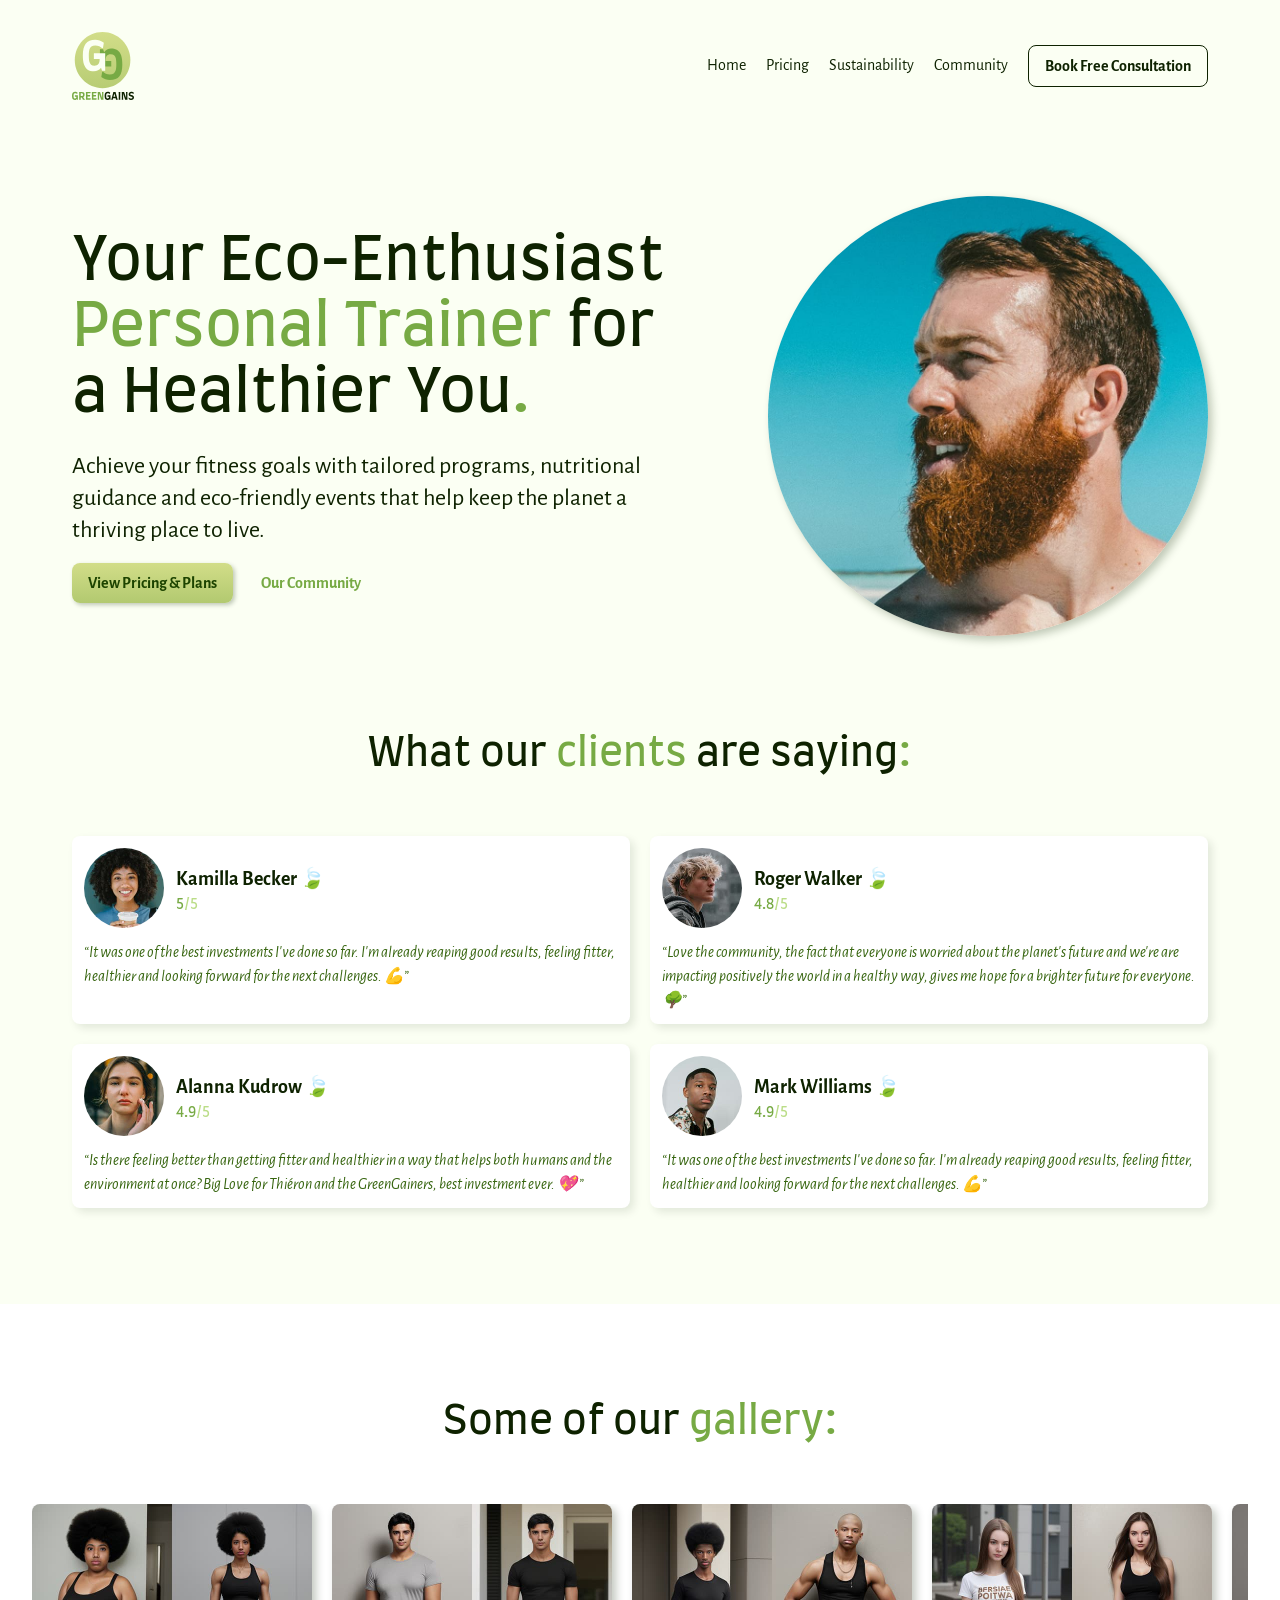
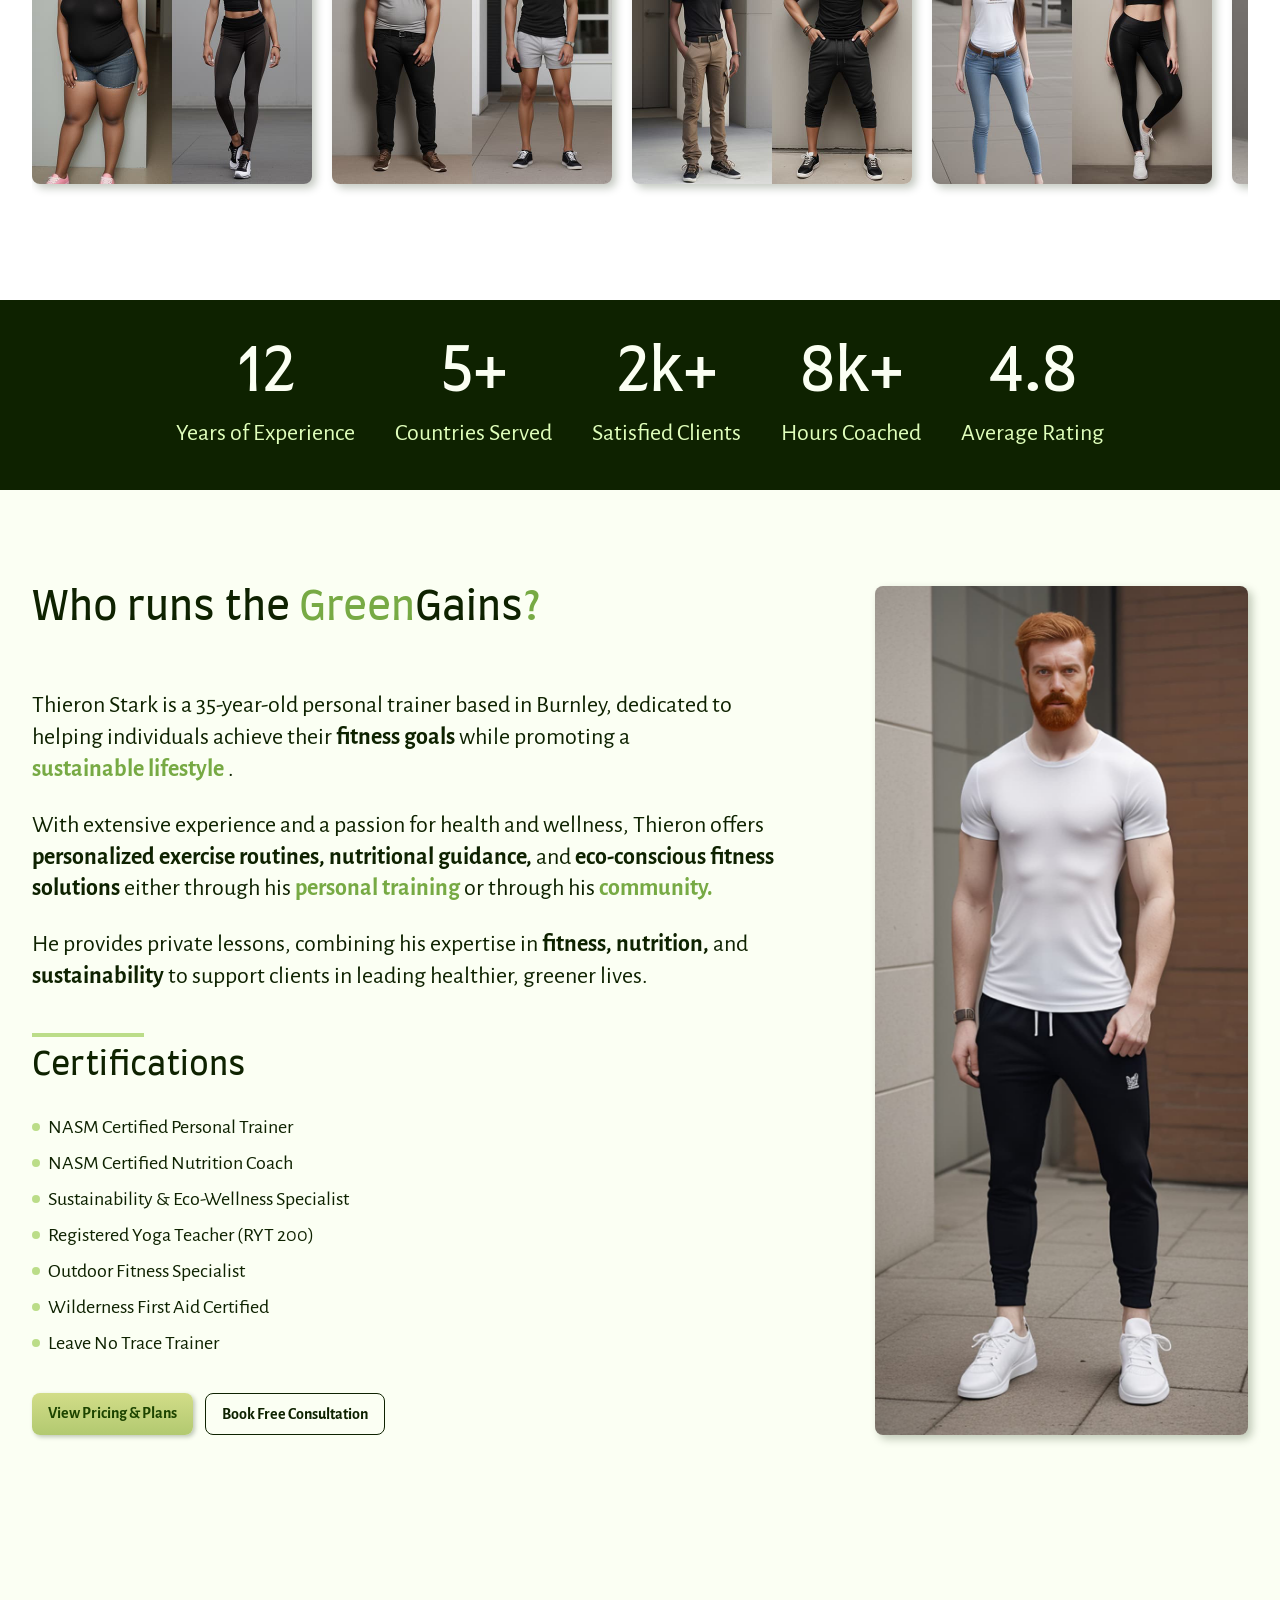
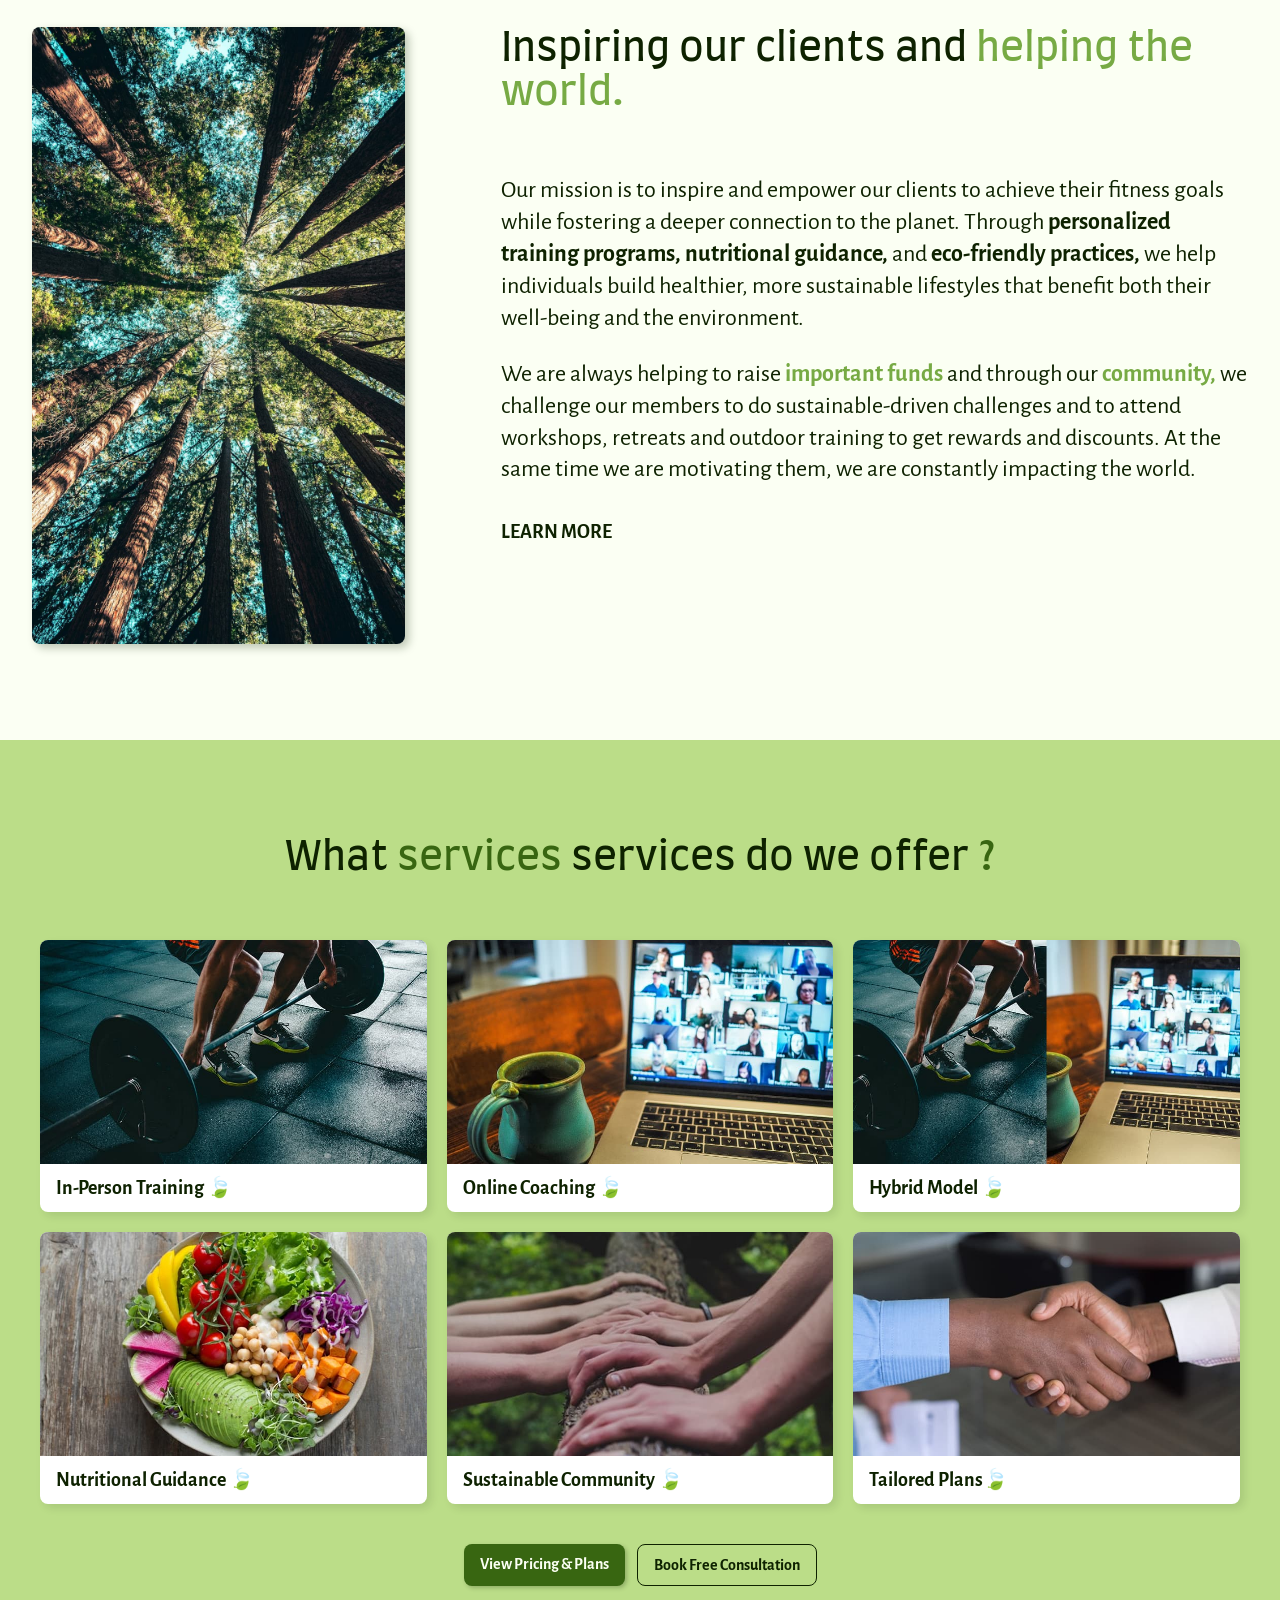
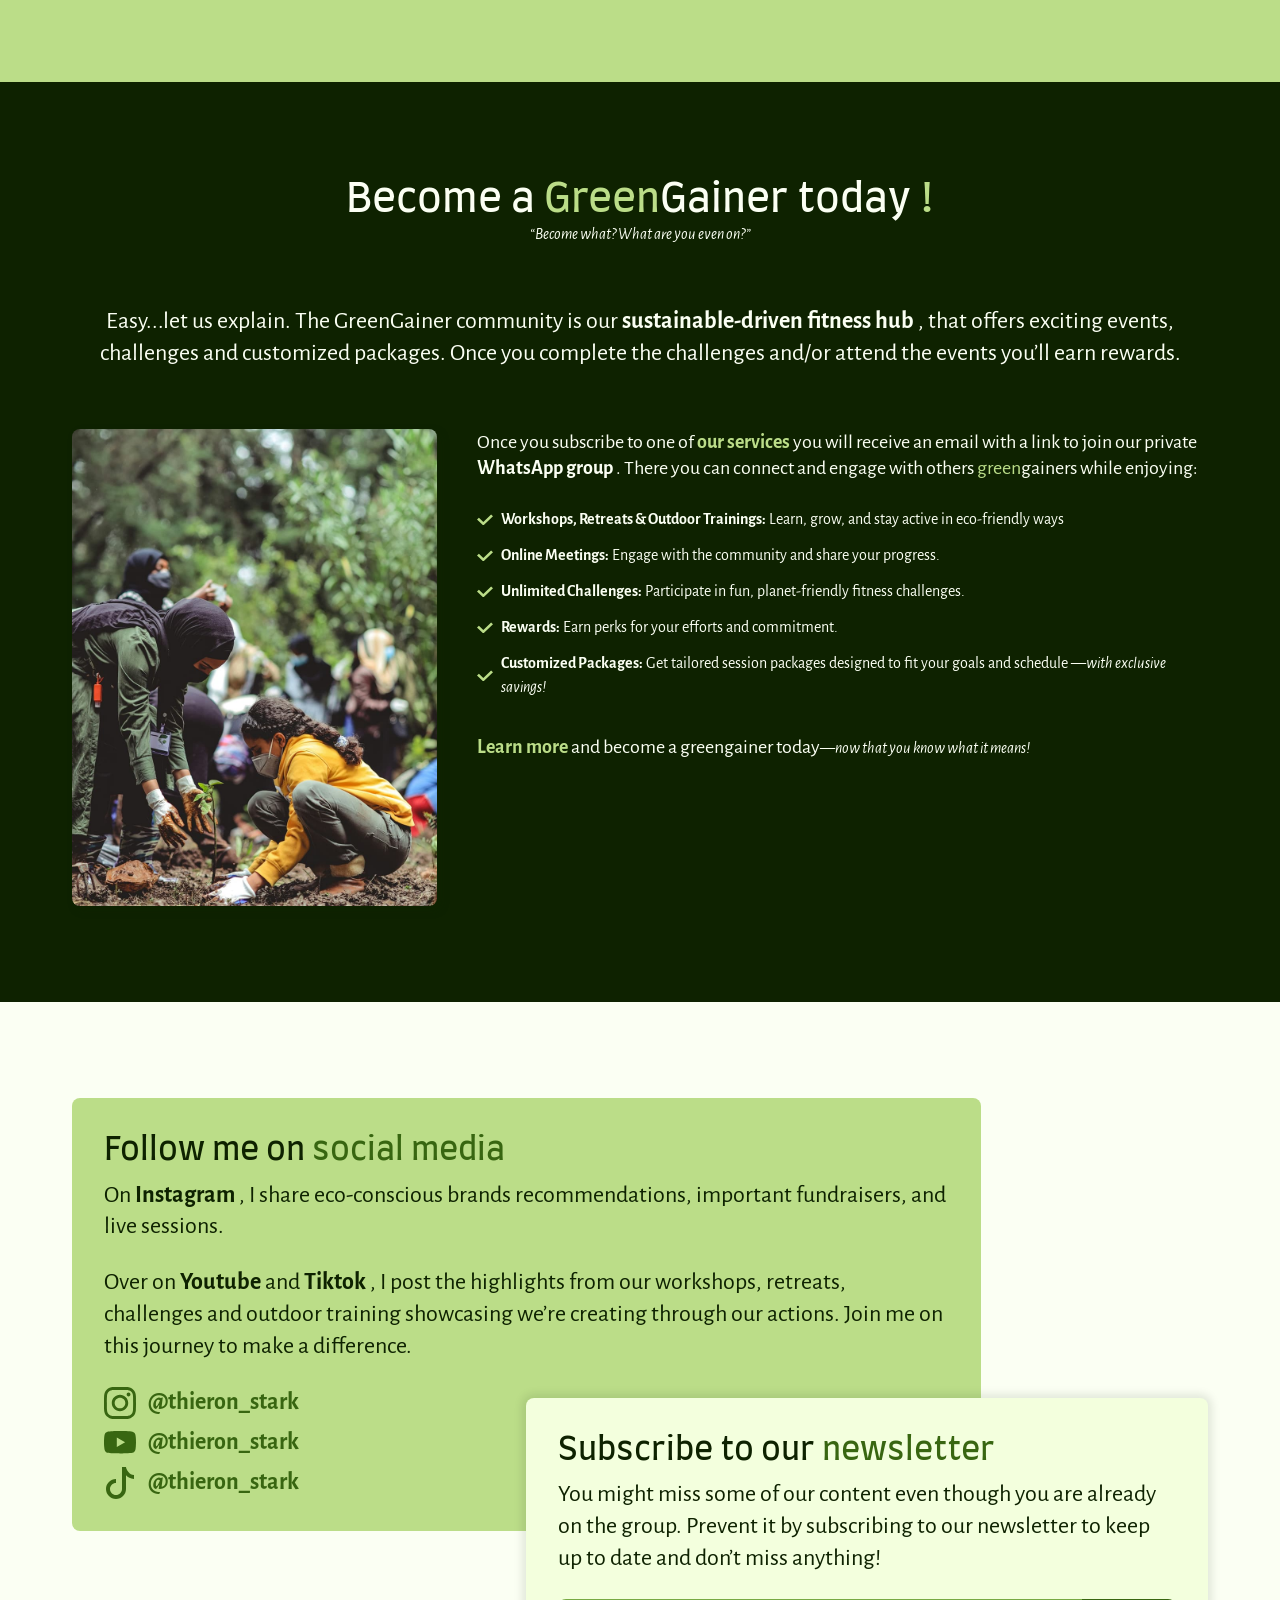
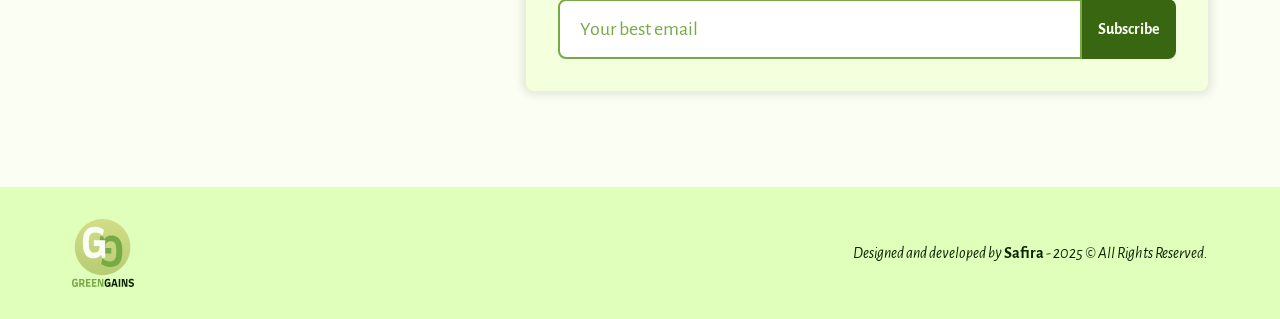
==== index.html @ 8e17770e "booking first section + changing the name of this page to booking.html and applying it over the page" ====
<!DOCTYPE html>
<html lang="en">

<head>
  <meta charset="UTF-8">
  <meta name="viewport" content="width=device-width, initial-scale=1.0">
  <meta name="description" content="Your Eco-Enthusiast Personal Trainer for a Healthier You.">
  <title>Thiéron | Eco Personal Trainer</title>
  <link rel="shortcut icon" href="favicon.svg" type="image/x-icon">
  <link rel="stylesheet" href="css/style.css">
  <link rel="preload" href="style.css" as="style">
  <link rel="preconnect" href="https://fonts.googleapis.com">
  <link rel="preconnect" href="https://fonts.gstatic.com" crossorigin>
  <link href="https://fonts.googleapis.com/css2?family=Alegreya+Sans:ital,wght@0,400;0,700;1,400&family=Farro:wght@700&display=swap" rel="stylesheet">

<body id="home">
  <header class="header container container--sm inline--gap">
    <a href="./"><img width="62" height="68" src="./img/logo.svg" alt="GreenGains' Logo"></a>
    <nav aria-label="primary">
      <ul class="header__menu title--md">
        <li><a class="header__link btn--text" href="./">Home</a></li>
        <li><a class="header__link btn--text" href="./pricing.html">Pricing</a></li>
        <li><a class="header__link btn--text" href="./sustainability.html">Sustainability</a></li>
        <li><a class="header__link btn--text" href="./community.html">Community</a></li>
        <li><a class="btn btn--outlined" href="./booking.html">Book Free Consultation</a></li>
      </ul>
    </nav>
    <a href="./" class="header__hamburger" aria-label="Menu hamburger">
      <span></span>
      <span></span>
      <span></span>
    </a>
  </header>

  <main class="hero container container--sm section--gap inline--gap">
    <div class=" hero__info p--70">
      <h1 class="display--lg">Your Eco-Enthusiast <span class="p--40">Personal Trainer</span> for a Healthier You<span class="p--40">.</span>
      </h1>
      <p class="body--lg">Achieve your fitness goals with tailored programs, nutritional guidance and eco-friendly events that help keep the planet a thriving place to live.</p>
      <div class="btns">
        <a class="btn btn--filled btn--elevated" href="./pricing.html">View Pricing & Plans</a>
        <a class="btn btn--text" href="./community.html">Our Community</a>
      </div>
    </div>
    <picture class="hero__img">
      <img fetchpriority="high" width="920" height="920" src="./img/pfp/thieron.jpg" alt="Thiéron's face">
    </picture>
  </main>

  <section class="testimonials container container--sm section--gap inline--gap p--70" aria-labelledby="testimonials">
    <h2 id="testimonials" class="testimonials__title display--md">What our <span class="p--40">clients</span> are saying<span class="p--40">:</span></h2>
    <ul class="testimonials__list">
      <li class="testimonials__item">
        <div class="testimonials__profile">
          <img width="160" height="160" class="testimonials__pfp" src="./img/pfp/kamilla.jpg" alt="Client's profile picture">
          <div>
            <h3 class="title--lg-b">Kamilla Becker 🍃</h3>
            <span class="label--lg p"><span class="p--40">5</span>/5</span>
          </div>
        </div>
        <p class="title--md-i p--50">“It was one of the best investments I've done so far. I'm already reaping good results, feeling fitter, healthier and looking forward for the next challenges. 💪”</p>
      </li>
      <li class="testimonials__item">
        <div class="testimonials__profile">
          <img width="160" height="160" class="testimonials__pfp" src="./img/pfp/roger.jpg" alt="Client's profile picture">
          <div>
            <h3 class="title--lg-b">Roger Walker 🍃</h3>
            <span class="label--lg p"><span class="p--40">4.8</span>/5</span>
          </div>
        </div>
        <p class="title--md-i p--50">“Love the community, the fact that everyone is worried about the planet's future and we're are impacting positively the world in a healthy way, gives me hope for a brighter future for everyone.🌳”</p>
      </li>
      <li class="testimonials__item">
        <div class="testimonials__profile">
          <img width="160" height="160" class="testimonials__pfp" src="./img/pfp/alanna.jpg" alt="Client's profile picture">
          <div>
            <h3 class="title--lg-b">Alanna Kudrow 🍃</h3>
            <span class="label--lg p"><span class="p--40">4.9</span>/5</span>
          </div>
        </div>
        <p class="title--md-i p--50">“Is there feeling better than getting fitter and healthier in a way that helps both humans and the environment at once? Big Love for Thiéron and the GreenGainers, best investment ever. 💖 ”</p>
      </li>
      <li class="testimonials__item">
        <div class="testimonials__profile">
          <img width="160" height="160" class="testimonials__pfp" src="./img/pfp/mark.jpg" alt="Client's profile picture">
          <div>
            <h3 class="title--lg-b">Mark Williams 🍃</h3>
            <span class="label--lg p"><span class="p--40">4.9</span>/5</span>
          </div>
        </div>
        <p class="title--md-i p--50">“It was one of the best investments I've done so far. I'm already reaping good results, feeling fitter, healthier and looking forward for the next challenges. 💪”</p>
      </li>
    </ul>
  </section>

  <section class="gallery--bg section--gap inline--gap" aria-labelledby="gallery">
    <div class="gallery container container--lg p--70">
      <h2 class="gallery__headline display--md" id="gallery">Some of our <span class="p--40">gallery:</span> </h2>
      <ul class="gallery__photos">
        <li>
          <img width="560" height="560" src="./img/gallery/kamilla.jpg" alt="Photo showing the before and after of a client">
        </li>
        <li>
          <img width="560" height="560" src="./img/gallery/taylor.jpg" alt="Photo showing the before and after of a client">
        </li>
        <li>
          <img width="560" height="560" src="./img/gallery/mark.jpg" alt="Photo showing the before and after of a client">
        </li>
        <li>
          <img width="560" height="560" src="./img/gallery/grace.jpg" alt="Photo showing the before and after of a client">
        </li>
        <li>
          <img width="560" height="560" src="./img/gallery/roger.jpg" alt="Photo showing the before and after of a client">
        </li>
      </ul>
    </div>
  </section>

  <section class="highlights--bg inline--gap" aria-labelledby="stats">
    <ul class="highlights container container--md" id="stats">
      <li class="highlights__item">
        <span class="display--lg p--10">12</span>
        <p class="body--lg p--30">Years of Experience</p>
      </li>
      <li class="highlights__item">
        <span class="display--lg p--10">5+</span>
        <p class="body--lg p--30">Countries Served</p>
      </li>
      <li class="highlights__item">
        <span class="display--lg p--10">2k+</span>
        <p class="body--lg p--30">Satisfied Clients</p>
      </li>
      <li class="highlights__item">
        <span class="display--lg p--10">8k+</span>
        <p class="body--lg p--30">Hours Coached</p>
      </li>
      <li class="highlights__item">
        <span class="display--lg p--10">4.8</span>
        <p class="body--lg p--30">Average Rating</p>
      </li>
    </ul>
  </section>

  <article class="about container container--md section--gap inline--gap">
    <div class="about__info p--70" aria-labelledby="about">
      <h2 class="about__headline display--md" id="about">Who runs the <span class="p--40">Green</span>Gains<span class="p--40">?</span></h2>
      <p class="about__text body--lg">Thieron Stark is a 35-year-old personal trainer based in Burnley, dedicated to helping individuals achieve their <span class="body--lg-b">fitness goals</span> while promoting a <a href="./sustainability.html" class="btn--text body--lg-b">sustainable lifestyle</a> </span>. </p>
      <p class="about__text body--lg">With extensive experience and a passion for health and wellness, Thieron offers <span class="body--lg-b">personalized exercise routines, nutritional guidance,</span class="body--lg-b"> and <span class="body--lg-b">eco-conscious fitness solutions</span> either through his <a href="./pricing.html" class="btn--text body--lg-b"> personal training </a> or through his <a href="./community.html" class="btn--text body--lg-b"> community.</a></p>
      <p class=" about__text body--lg">He provides private lessons, combining his expertise in <span class="body--lg-b">fitness, nutrition,</span> and <span class="body--lg-b">sustainability</span> to support clients in leading healthier, greener lives.</p>
      <h3 class="about__subheadline headline--lg">Certifications</h3>
      <ul class="about__list title--lg">
        <li>NASM Certified Personal Trainer</li>
        <li>NASM Certified Nutrition Coach</li>
        <li>Sustainability & Eco-Wellness Specialist</li>
        <li>Registered Yoga Teacher (RYT 200)</li>
        <li>Outdoor Fitness Specialist</li>
        <li>Wilderness First Aid Certified</li>
        <li>Leave No Trace Trainer</li>
      </ul>
      <div class="btns">
        <a class="btn btn--filled btn--elevated" href="./pricing.html">View Pricing & Plans</a>
        <a class="btn btn--outlined" href="./booking.html">Book Free Consultation</a>
      </div>
    </div>
    <picture class="about__img">
      <img width="936" height="1872" src="./img/photos/thieron.jpg" alt="Thiéron's photo">
    </picture>

    <div class="inspiring section--gap">
      <picture class="inspiring__img">
        <img width="920" height="1520" src="./img/photos/trees.jpg" alt="Photo of trees">
      </picture>
      <div class="inspiring__info p--70" aria-labelledby="inspiring">
        <h2 id="inspiring" class="inspiring__headline display--md">Inspiring our clients and <span class="p--40">helping the world.</span></h2>
        <p class="inspiring__text body--lg">Our mission is to inspire and empower our clients to achieve their fitness goals while fostering a deeper connection to the planet. Through <span class="body--lg-b">personalized training programs, nutritional guidance,</span> and <span class="body--lg-b">eco-friendly practices,</span> we help individuals build healthier, more sustainable lifestyles that benefit both their well-being and the environment.</p>
        <p class="inspiring__text body--lg">We are always helping to raise <a href="./sustainability.html" class="body--lg-b btn--text">important funds</a> and through our <a href="./community.html" class="body--lg-b btn--text">community,</a> we challenge our members to do sustainable-driven challenges and to attend workshops, retreats and outdoor training to get rewards and discounts. At the same time we are motivating them, we are constantly impacting the world.</p>
        <a class="inspiring__link btn--text title--lg-b" href="./sustainability.html">Learn More</a>
      </div>
    </div>
  </article>

  <section class="services--bg section--gap inline--gap" aria-labelledby="services">
    <div class="services container container--sm p--70">
      <h2 class="services__headline display--md" id="services">What <span class="p--50">services</span> services do we offer <span class="p--50">?</span></h2>
      <ul class="services__list title--lg-b">
        <li class="services__item">
          <img width="760" height="440" src="./img/cards/in-person.jpg" alt="">
          <span>In-Person Training 🍃</span>
        </li>
        <li class="services__item">
          <img width="760" height="440" src="./img/cards/online.jpg" alt="">
          <span>Online Coaching 🍃</span>
        </li>
        <li class="services__item">
          <img width="760" height="440" src="./img/cards/hybrid.jpg" alt="">
          <span>Hybrid Model 🍃</span>
        </li>
        <li class="services__item">
          <img width="760" height="440" src="./img/cards/nutritional.jpg" alt="">
          <span>Nutritional Guidance 🍃 </span>
        </li>
        <li class="services__item">
          <img width="760" height="440" src="./img/cards/community.jpg" alt="">
          <span>Sustainable Community 🍃</span>
        </li>
        <li class="services__item">
          <img width="760" height="440" src="./img/cards/tailored.jpg" alt="">
          <span>Tailored Plans🍃</span>
        </li>
      </ul>
      <div class="btns">
        <a class="btn btn--filled btn--elevated" href="./pricing.html">View Pricing & Plans</a>
        <a class="btn btn--outlined" href="./booking.html">Book Free Consultation</a>
      </div>
    </div>
  </section>

  <article class="community--bg section--gap" aria-label="About Thiéron's community - GreenGainers">
    <div class="community container container--sm inline--gap p--10">
      <h2 class="community__headline display--md">Become a <span class="p">Green</span>Gainer today <span class="p">!</span></h2>
      <p class="community__subheadline title--md-i">“Become what? What are you even on?”</p>
      <p class="body--lg">Easy...let us explain. The GreenGainer community is our <span class="body--lg-b">sustainable-driven fitness hub</span> , that offers exciting events, challenges and customized packages. Once you complete the challenges and/or attend the events you’ll earn rewards.</p>
      <div class="community__content">
        <picture class="community__img">
          <img width="920" height="1200" src="./img/photos/community.jpg" alt="Community photo">
        </picture>
        <div class="community__info">
          <p class="body--md">Once you subscribe to one of <a class="btn--text body--md-b p" href="./pricing.html">our services</a> you will receive an email with a link to join our private <span class="body--md-b ">WhatsApp group</span> . There you can connect and engage with others <span class="p">green</span>gainers while enjoying:</p>
          <ul class="community__list title--md">
            <li class="community__item">
              <p><span class="title--md-b">Workshops, Retreats & Outdoor Trainings:</span> Learn, grow, and stay active in eco-friendly ways</p>
            </li>
            <li class="community__item">
              <p><span class="title--md-b">Online Meetings:</span> Engage with the community and share your progress.</p>
            </li>
            <li class="community__item">
              <p><span class="title--md-b">Unlimited Challenges:</span> Participate in fun, planet-friendly fitness challenges.</p>
            </li>
            <li class="community__item">
              <p><span class="title--md-b">Rewards:</span> Earn perks for your efforts and commitment.</p>
            </li>
            <li class=" community__item">
              <p><span class="title--md-b">Customized Packages:</span> Get tailored session packages designed to fit your goals and schedule <span class="title--md-i">—with exclusive savings!</span></p>
            </li>
          </ul>
          <p class="body--md"><a class="btn--text title--lg-b p" href="./community.html">Learn more</a> and become a greengainer today<span class="title--md-i">—now that you know what it means!</span></p>
        </div>
      </div>
    </div>
  </article>

  <article class="socialNewsletter container container--sm section--gap inline--gap" aria-label="Social media and newsletter">
    <div class="social--bg p--70" aria-labelledby="social">
      <h2 class="social__headline headline--lg " id="social">Follow me on <span class="p--50">social media</span></h2>
      <p class="social__text body--lg">On <span class="body--lg-b">Instagram</span> , I share eco-conscious brands recommendations, important fundraisers, and live sessions.</p>
      <p class="social__text body--lg">Over on <span class="body--lg-b">Youtube</span> and <span class="body--lg-b">Tiktok</span> , I post the highlights from our workshops, retreats, challenges and outdoor training showcasing we’re creating through our actions. Join me on this journey to make a difference.</p>
      <ul class="social__list">
        <li class="social__item">
          <a class="social__link btn--text body--lg-b" href="./">
            <img width="32" height="32" src="./img/icons/instagram.svg" alt="">
            <span>@thieron_stark</span>
          </a>
        </li>
        <li class="social__item">
          <a class="social__link btn--text body--lg-b" href="./">
            <img width="32" height="32" src="./img/icons/youtube.svg" alt="">
            <span>@thieron_stark</span>
          </a>
        </li>
        <li class="social__item">
          <a class="social__link btn--text body--lg-b" href="./">
            <img width="32" height="32" src="./img/icons/tiktok.svg" alt="">
            <span>@thieron_stark</span>
          </a>
        </li>
      </ul>
    </div>
    <div class="newsletter--bg p--70" aria-labelledby="newsletter">
      <h2 class="newsletter__headline headline--lg" id="newsletter">Subscribe to our <span class="p--50">newsletter</span></h2>
      <p class="newsletter__text body--lg">You might miss some of our content even though you are already on the group. Prevent it by subscribing to our newsletter to keep up to date and don’t miss anything!</p>
      <form class="newsletter__form" action="">
        <input class="newsletter__input title--lg-b p--50" type="email" name="" id="" placeholder="Your best email">
        <button class="btn btn--filled newsletter__btn">Subscribe</button>
      </form>
    </div>
  </article>

  <footer class="footer--bg p section--gap">
    <div class="footer container container--sm inline--gap">
      <a href="./"><img width="62" height="68" src="./img/logo.svg" alt="GreenGains' Logo"></a>
      <p class="footer__text title--md-i p--70">Designed and developed by <a href="./ " class="title--md-b">Safira</a> - 2025 © All Rights Reserved.</p>
    </div>
  </footer>
</body>

</html>
---- css/style.css ----
@import "./reset/reset.css";

@import "./utility/typography.css";
@import "./utility/color.css";

@import "./components/components.css";

@import "./global/global.css";
@import "./global/header.css";
@import "./global/footer.css";

@import "./pages/home/hero.css";
@import "./pages/home/testimonials.css";
@import "./pages/home/gallery.css";
@import "./pages/home/highlights.css";
@import "./pages/home/about.css";
@import "./pages/home/services.css";
@import "./pages/home/community.css";
@import "./pages/home/social-newsletter.css";

@import "./pages/pricing/plans.css";
@import "./pages/pricing/faq.css";

@import "./pages/sustainability/sustainability.css";
@import "./pages/sustainability/nutrition.css";
@import "./pages/sustainability/promote.css";

@import "./pages/booking/booking.css";
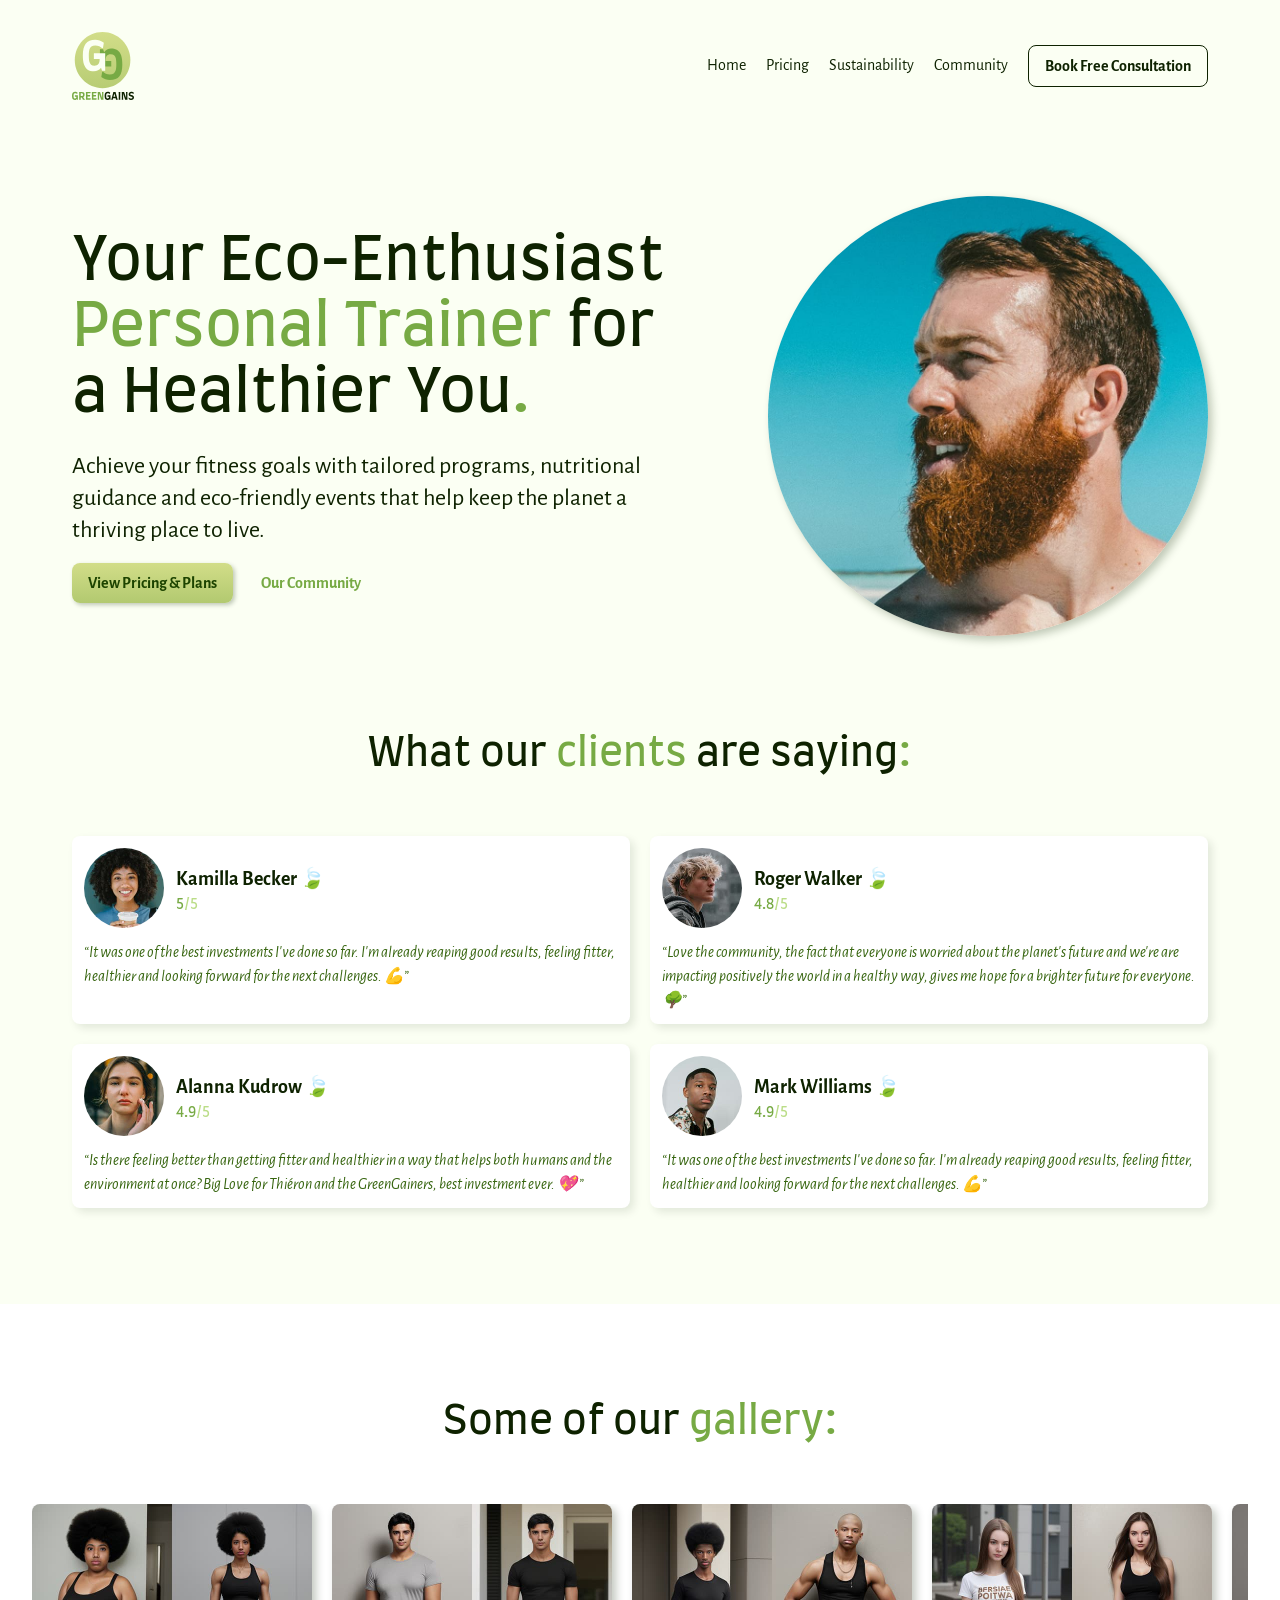
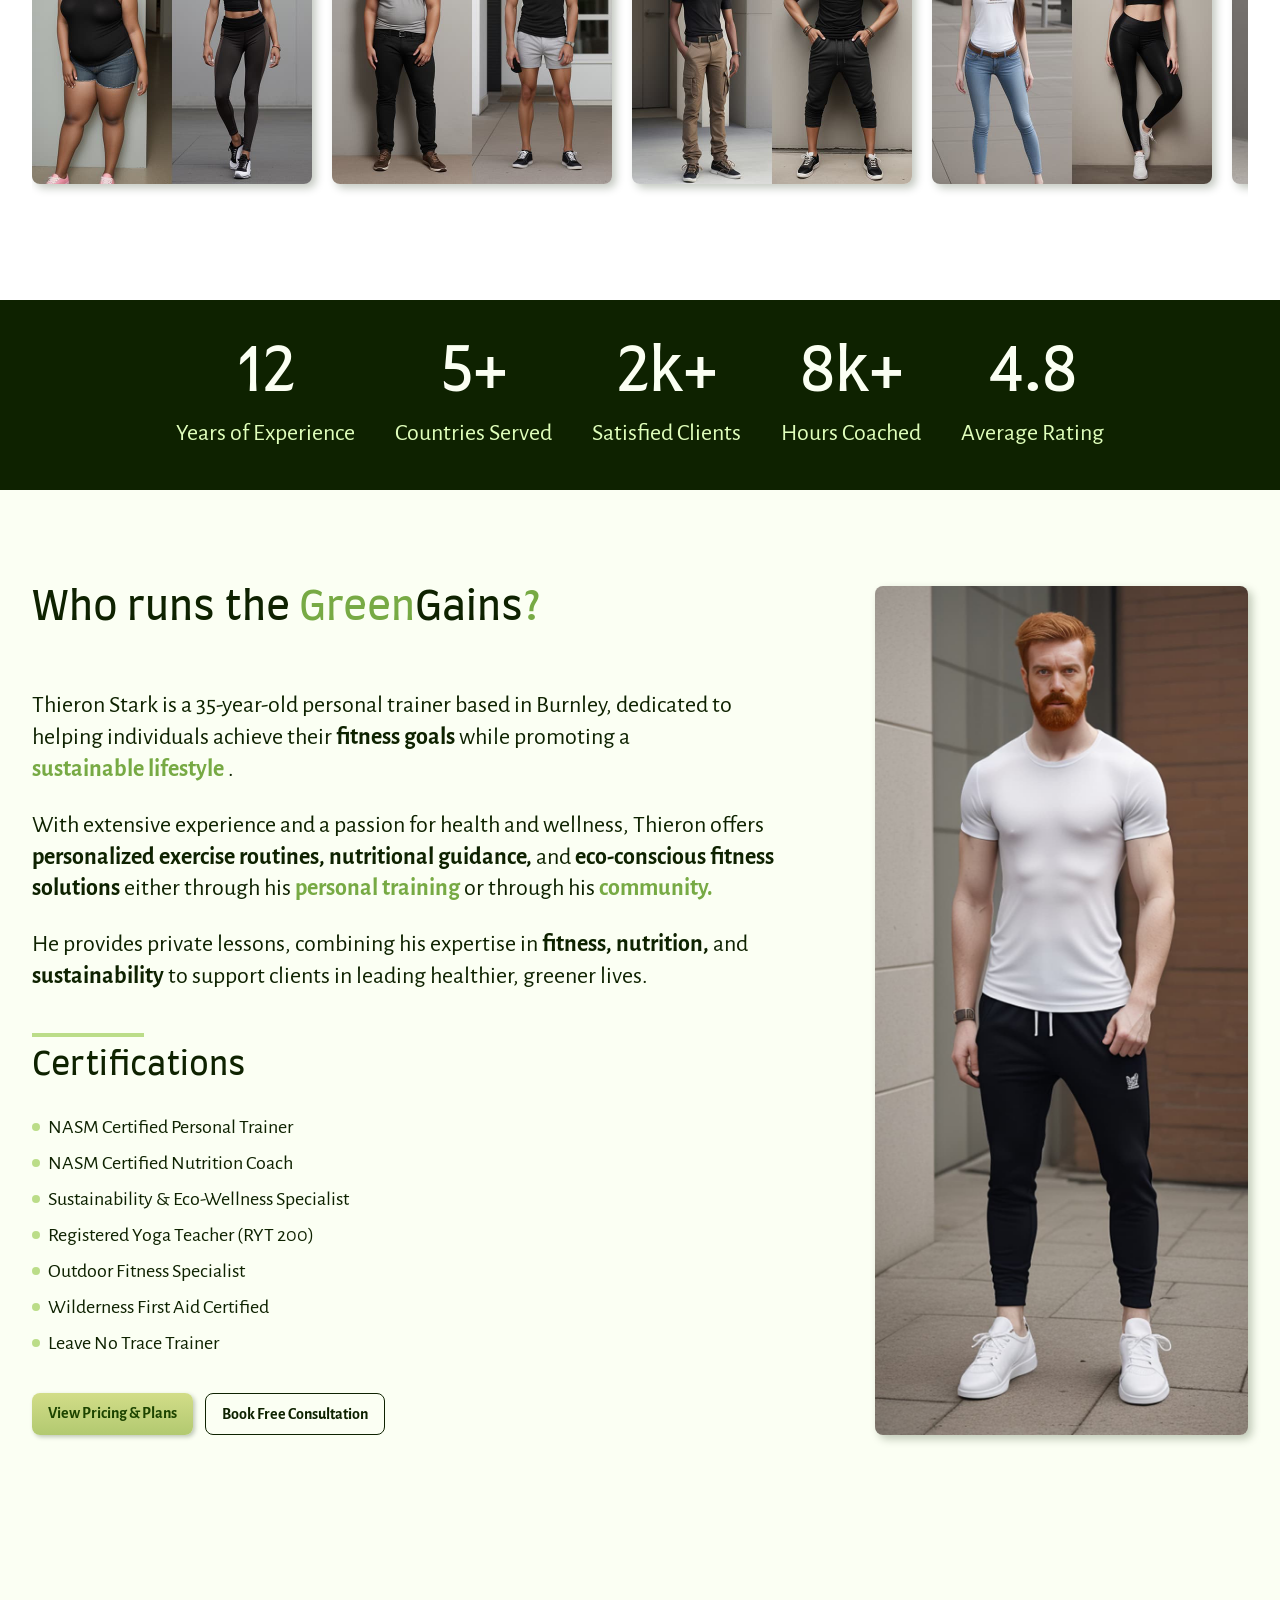
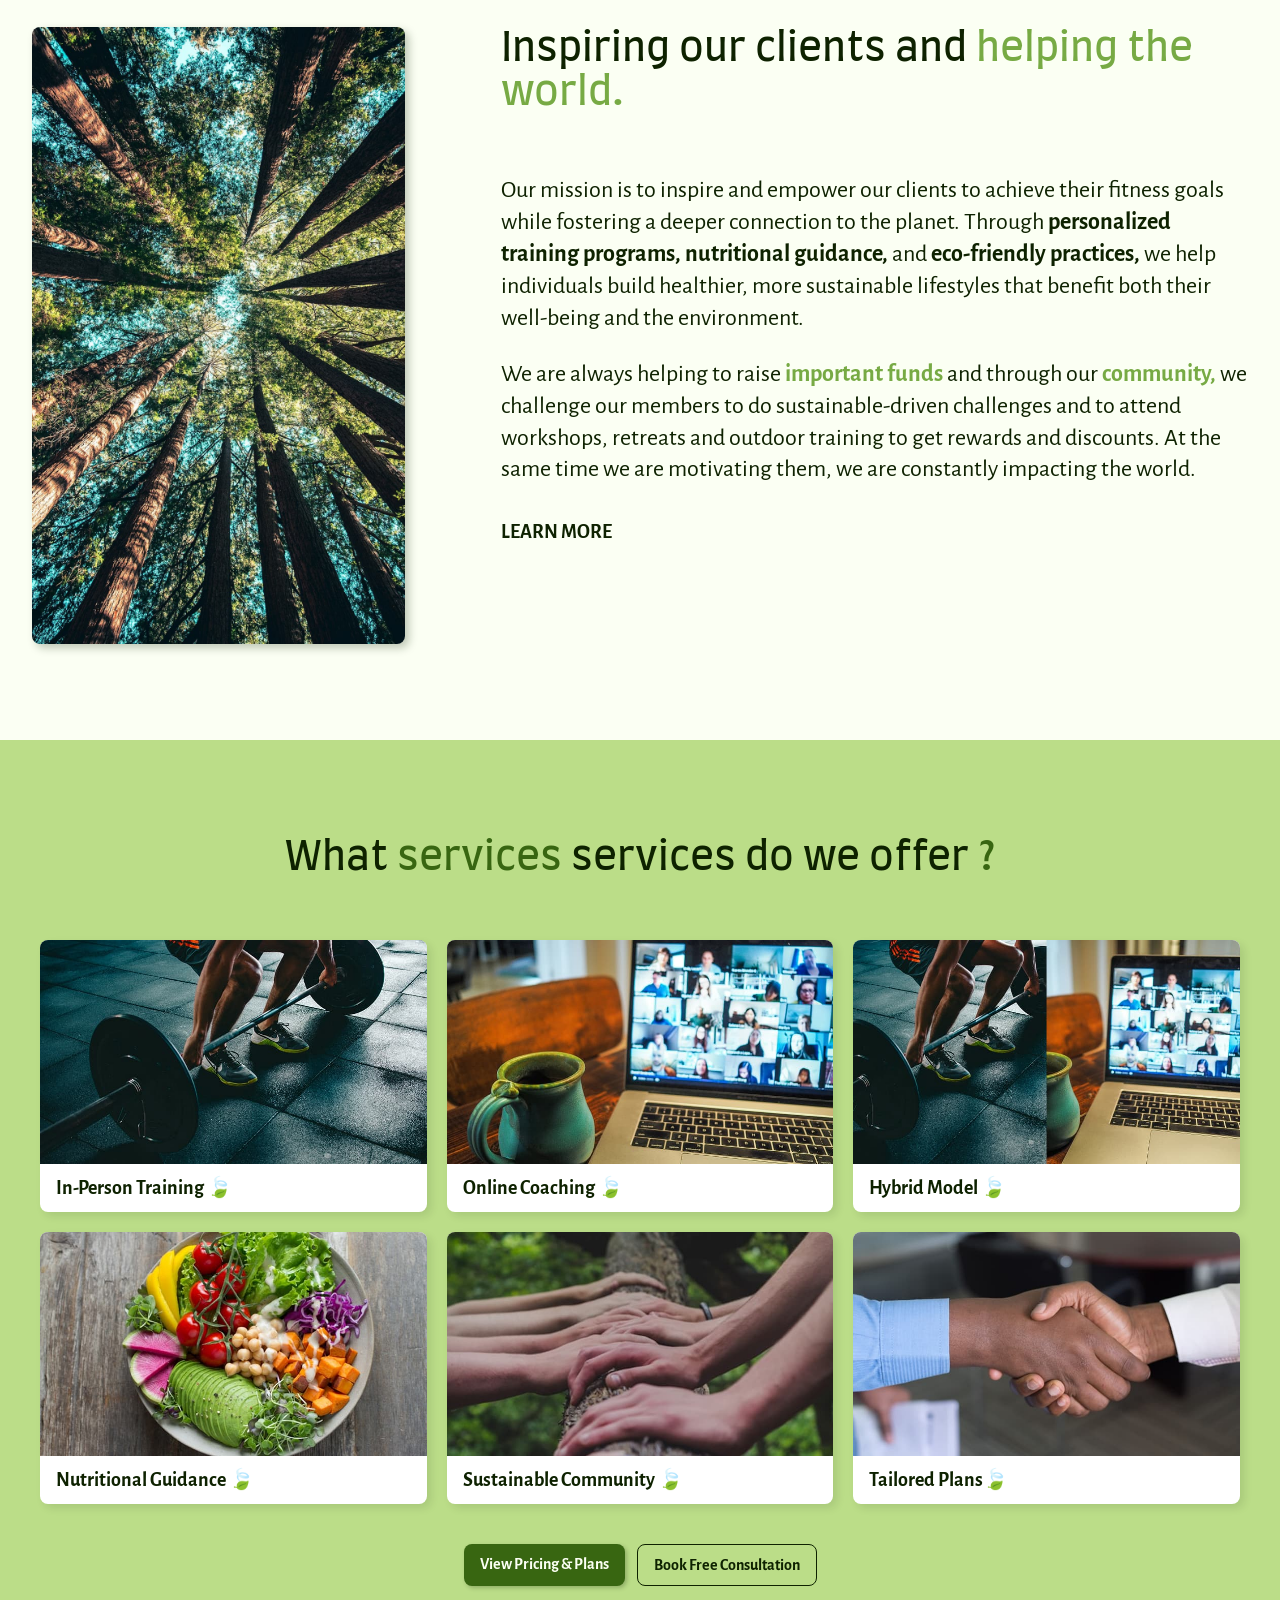
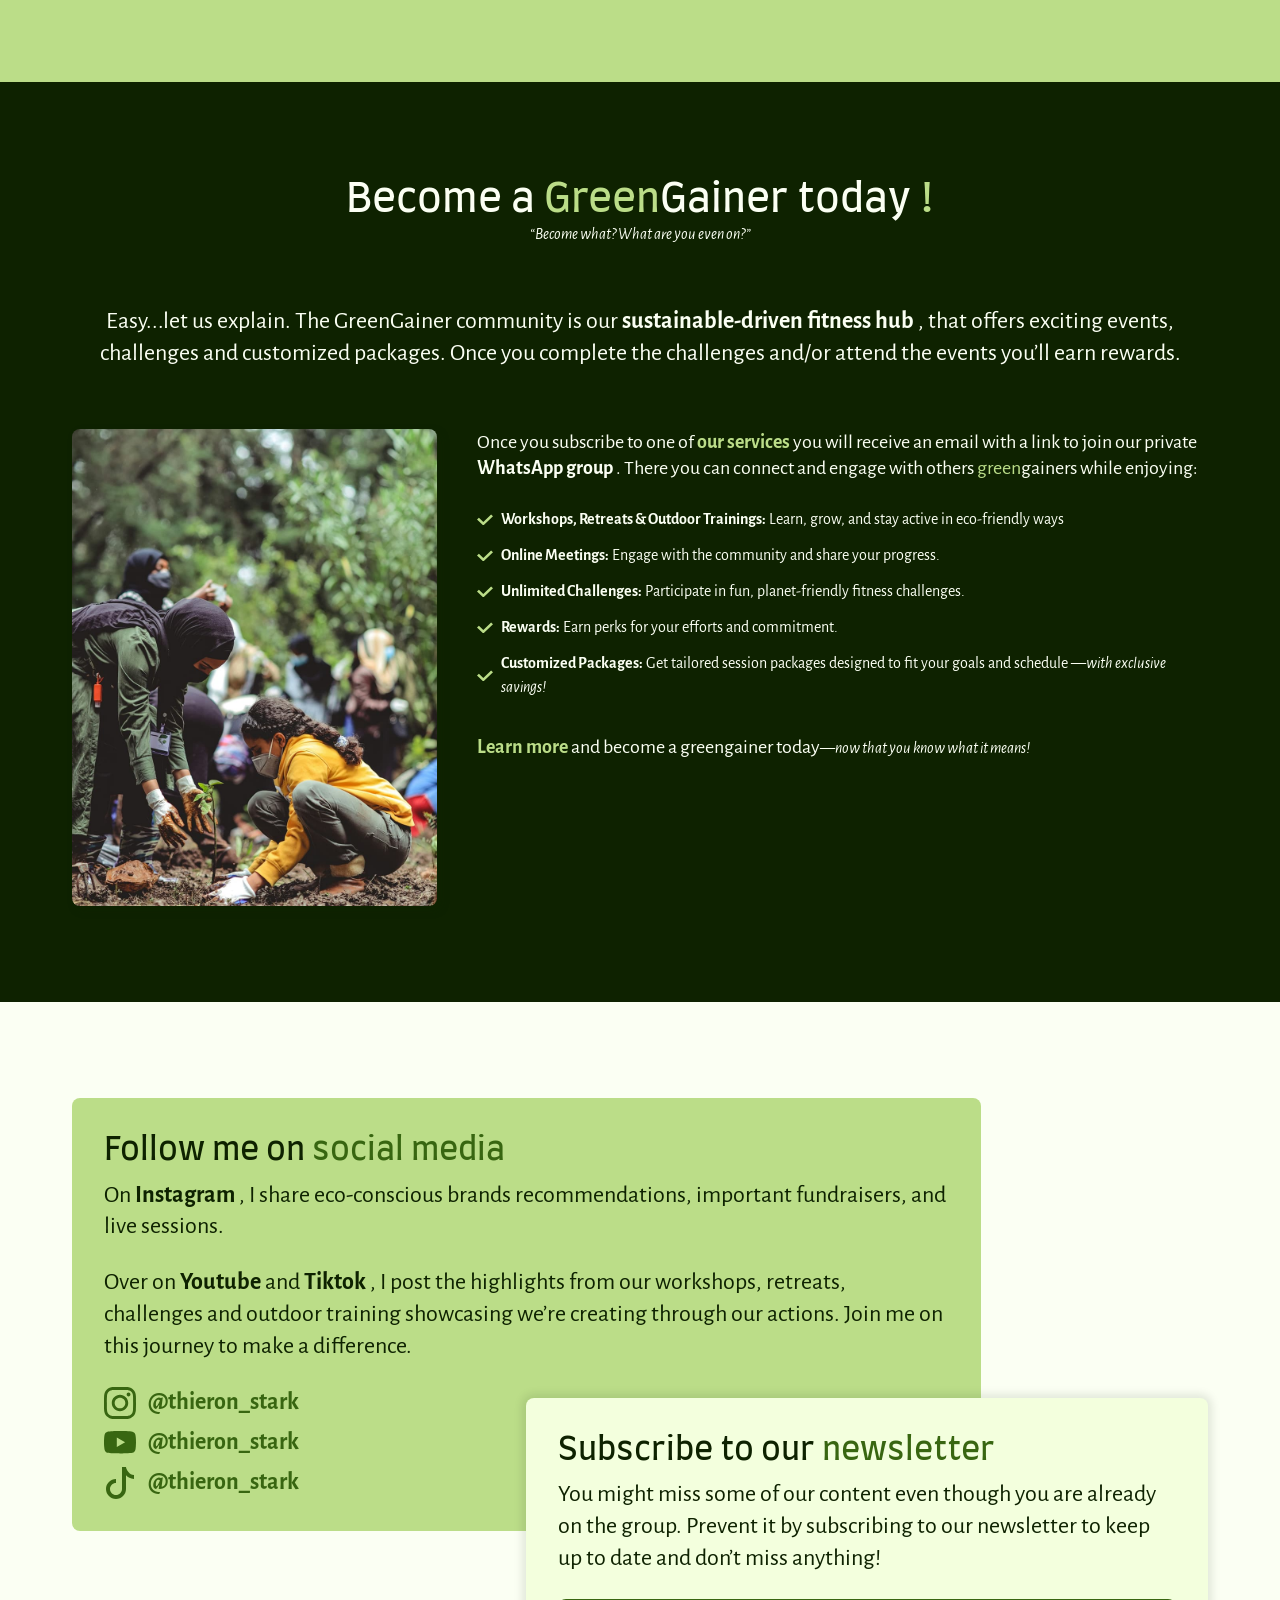
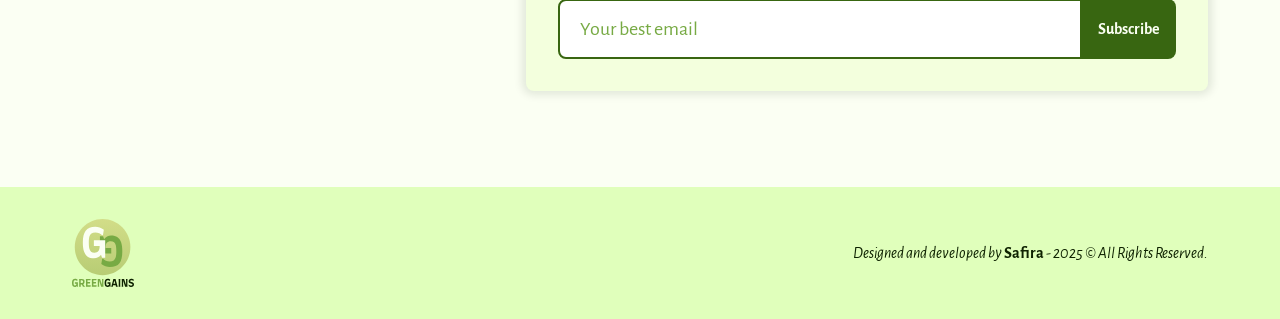
==== commit 258cb472: "adding accordion list" ====
--- a/index.html
+++ b/index.html
@@ -12,6 +12,10 @@
   <link rel="preconnect" href="https://fonts.googleapis.com">
   <link rel="preconnect" href="https://fonts.gstatic.com" crossorigin>
   <link href="https://fonts.googleapis.com/css2?family=Alegreya+Sans:ital,wght@0,400;0,700;1,400&family=Farro:wght@700&display=swap" rel="stylesheet">
+
+  <script>document.documentElement.classList.add("js")</script>
+
+</head>
 
 <body id="home">
   <header class="header container container--sm inline--gap">
@@ -291,6 +295,9 @@
       <p class="footer__text title--md-i p--70">Designed and developed by <a href="./ " class="title--md-b">Safira</a> - 2025 © All Rights Reserved.</p>
     </div>
   </footer>
+
+  <script src="js/script.js"></script>
+
 </body>
 
 </html>
--- a/css/style.css
+++ b/css/style.css
@@ -26,3 +26,4 @@
 @import "./pages/sustainability/promote.css";
 
 @import "./pages/booking/booking.css";
+@import "./pages/booking/form.css";
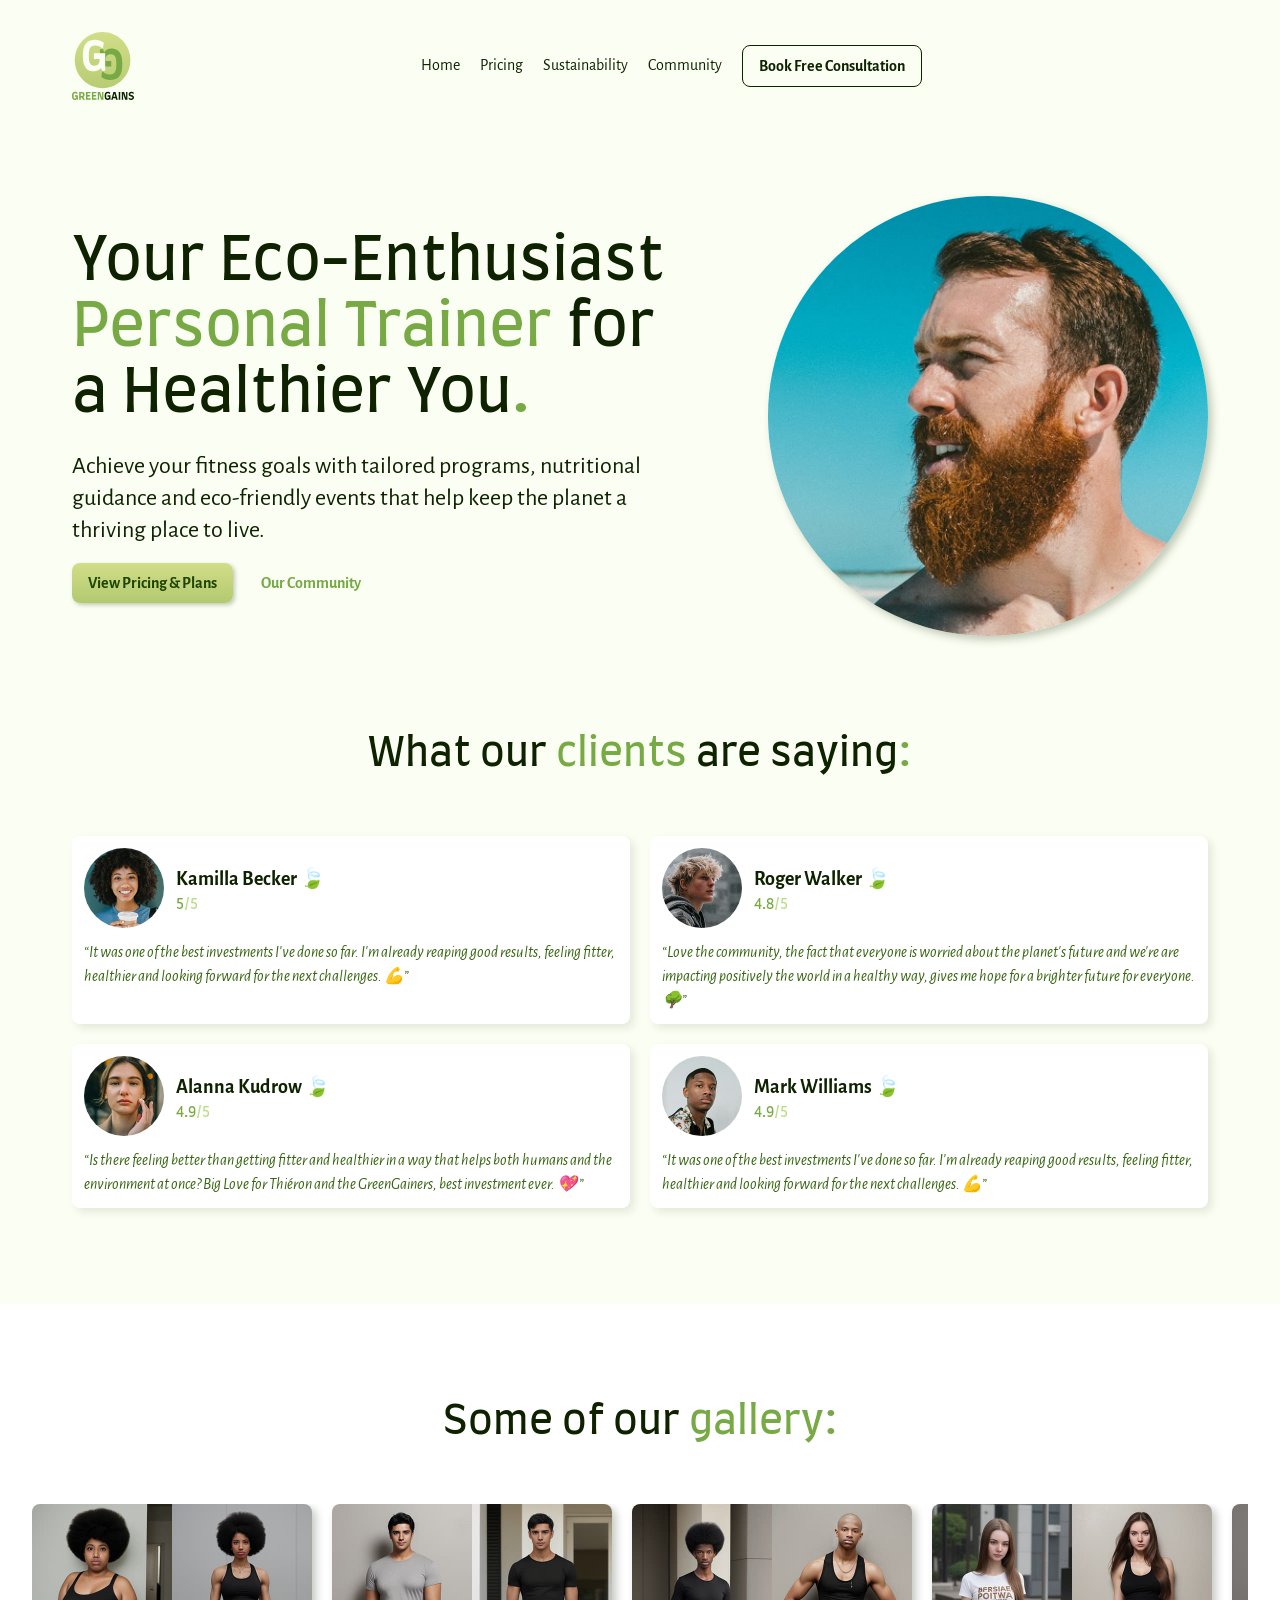
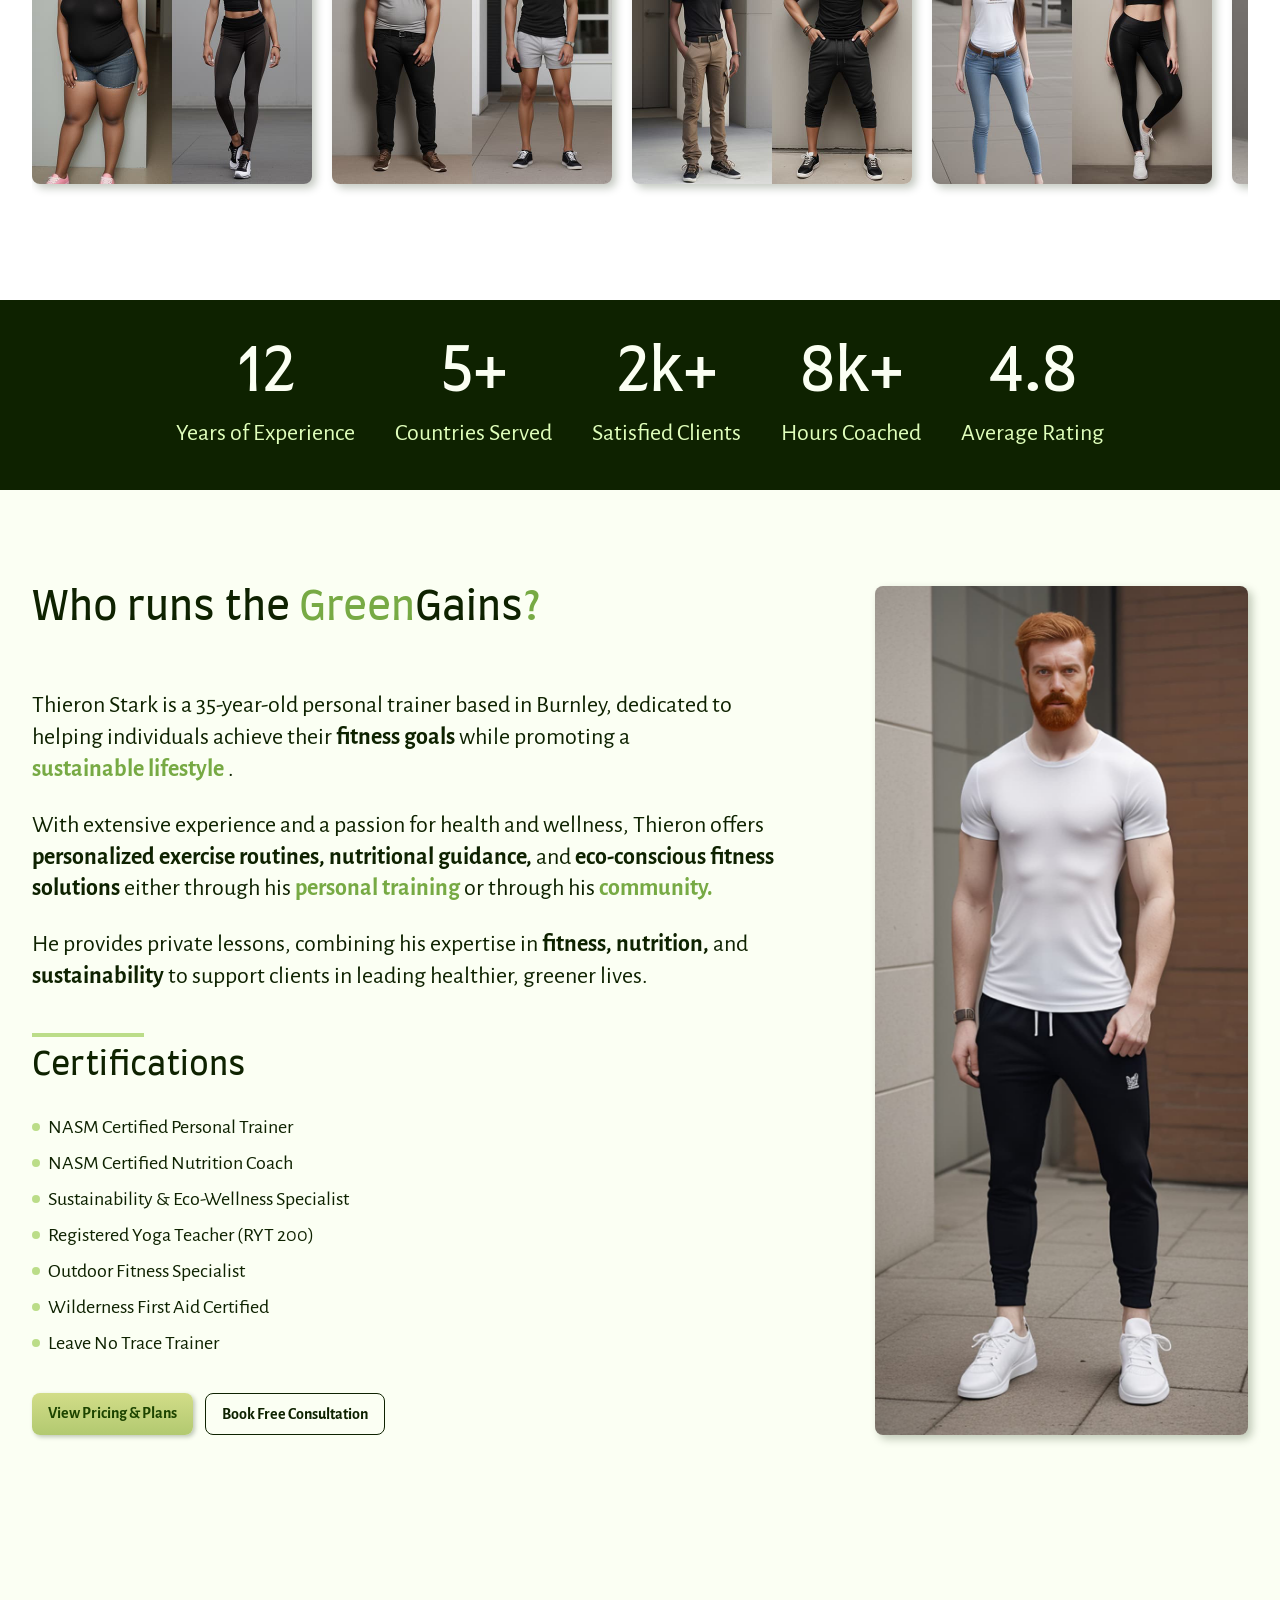
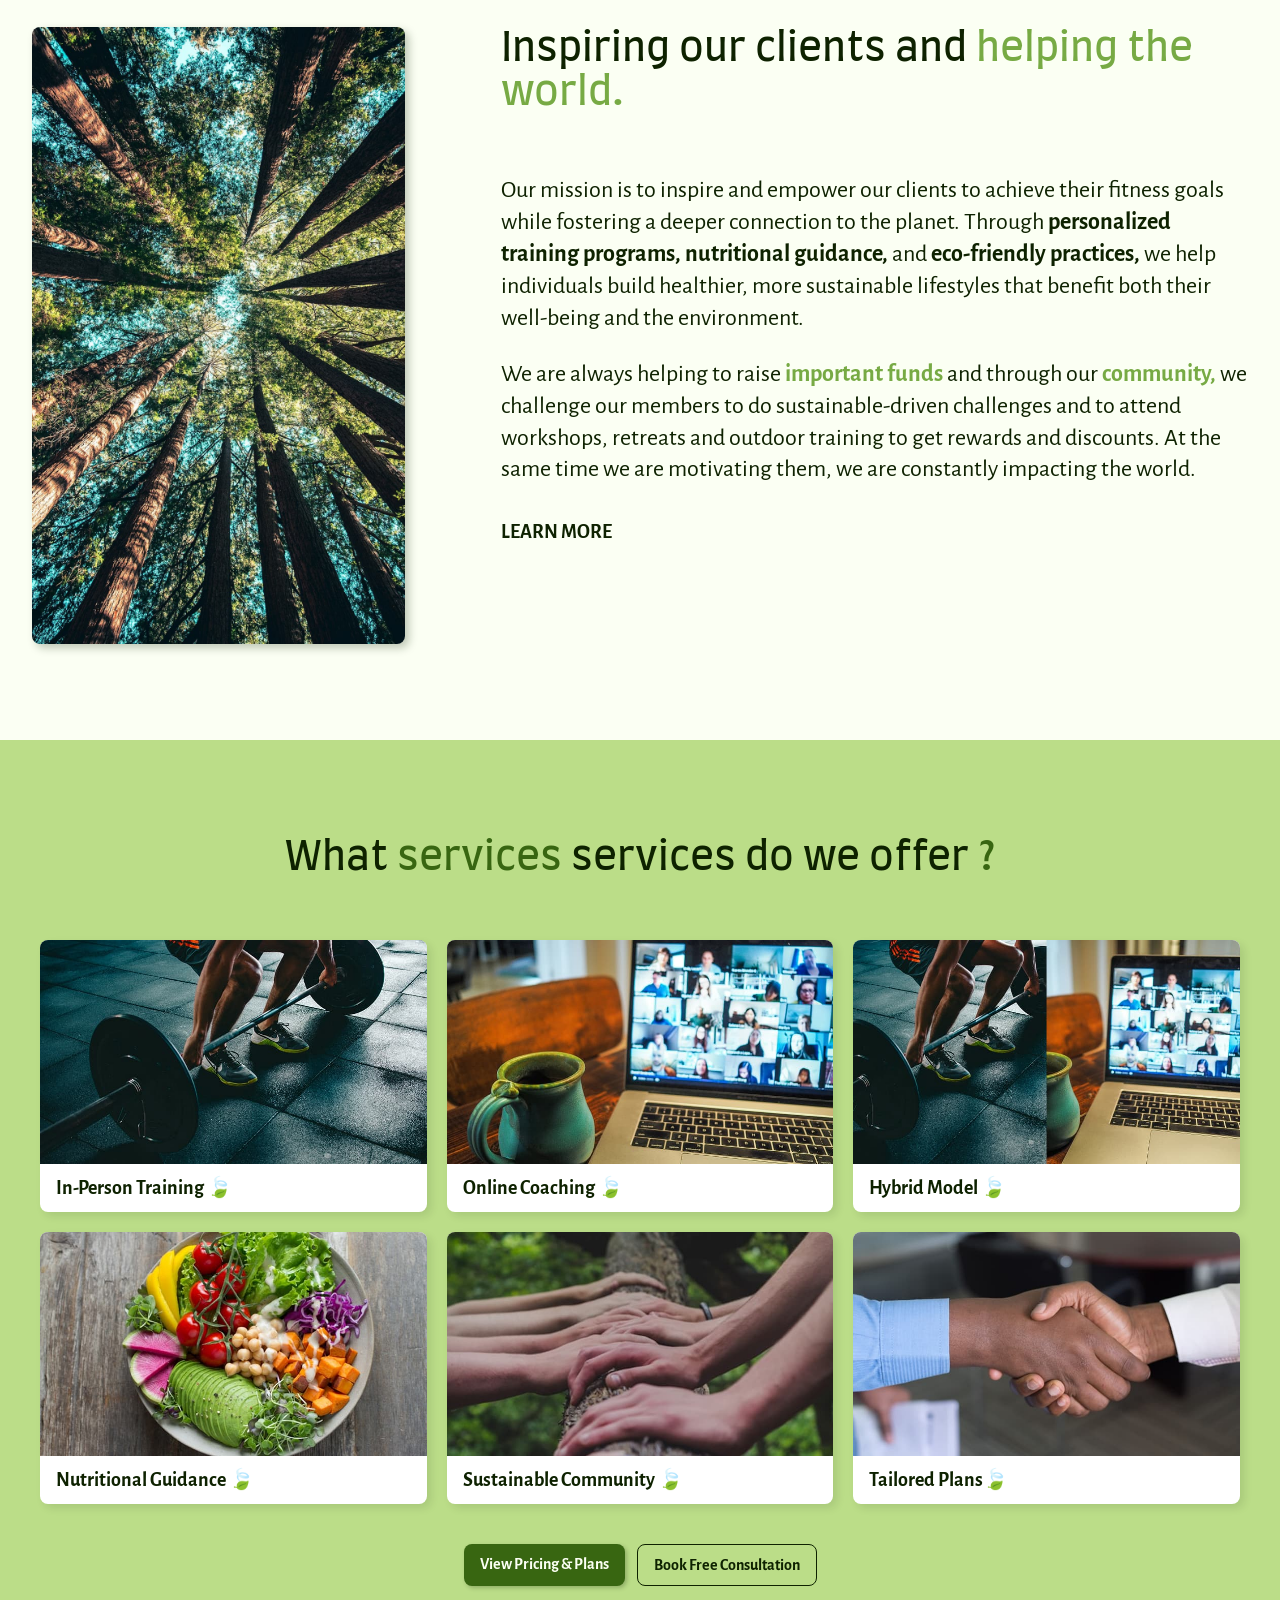
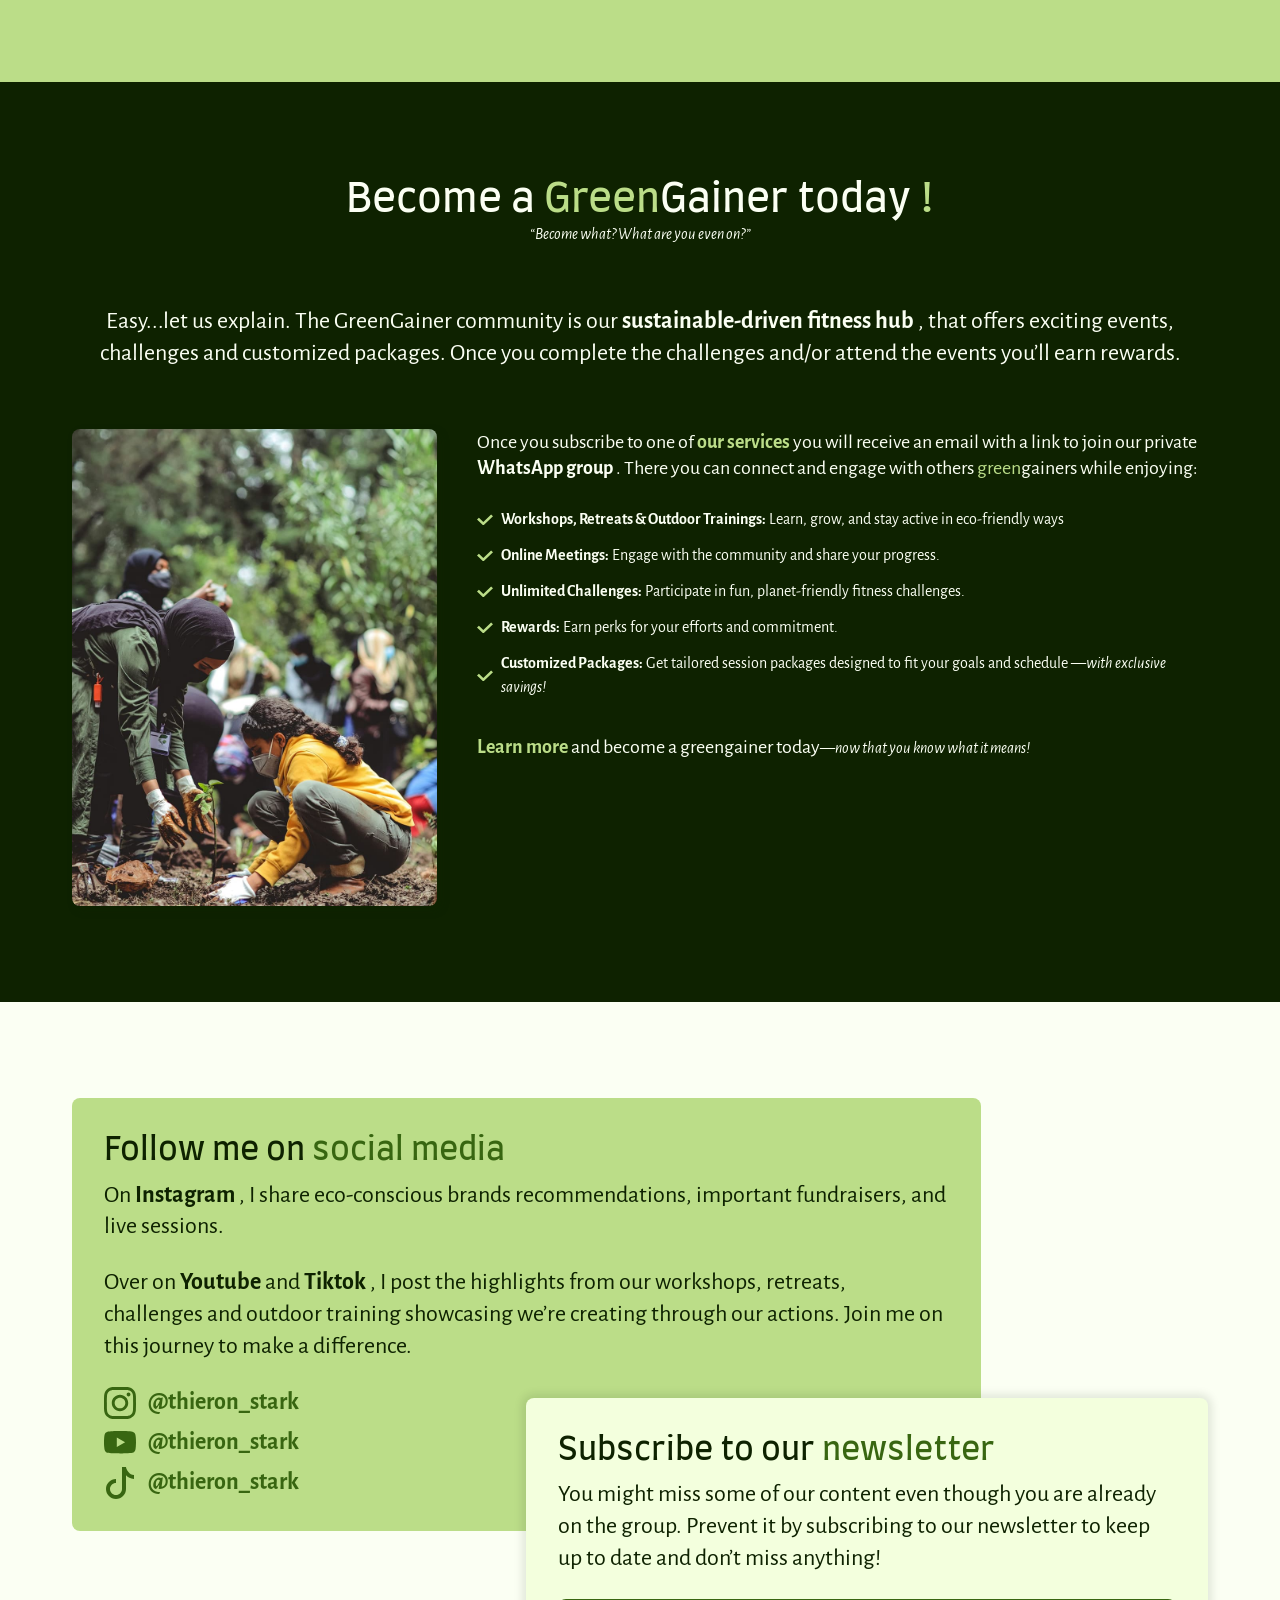
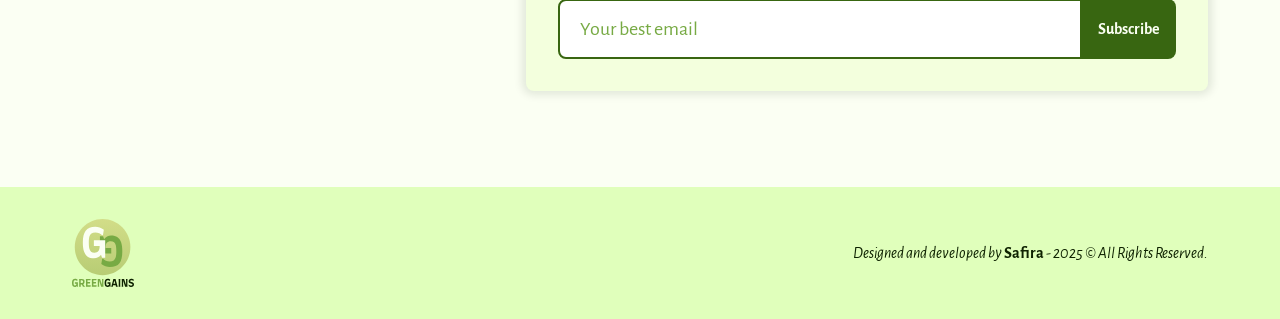
==== commit 4368363e: "fixing the form btns through the pages" ====
--- a/index.html
+++ b/index.html
@@ -282,7 +282,7 @@
     <div class="newsletter--bg p--70" aria-labelledby="newsletter">
       <h2 class="newsletter__headline headline--lg" id="newsletter">Subscribe to our <span class="p--50">newsletter</span></h2>
       <p class="newsletter__text body--lg">You might miss some of our content even though you are already on the group. Prevent it by subscribing to our newsletter to keep up to date and don’t miss anything!</p>
-      <form class="newsletter__form" action="">
+      <form class="newsletter__form" action="./">
         <input class="newsletter__input title--lg-b p--50" type="email" name="" id="" placeholder="Your best email">
         <button class="btn btn--filled newsletter__btn">Subscribe</button>
       </form>
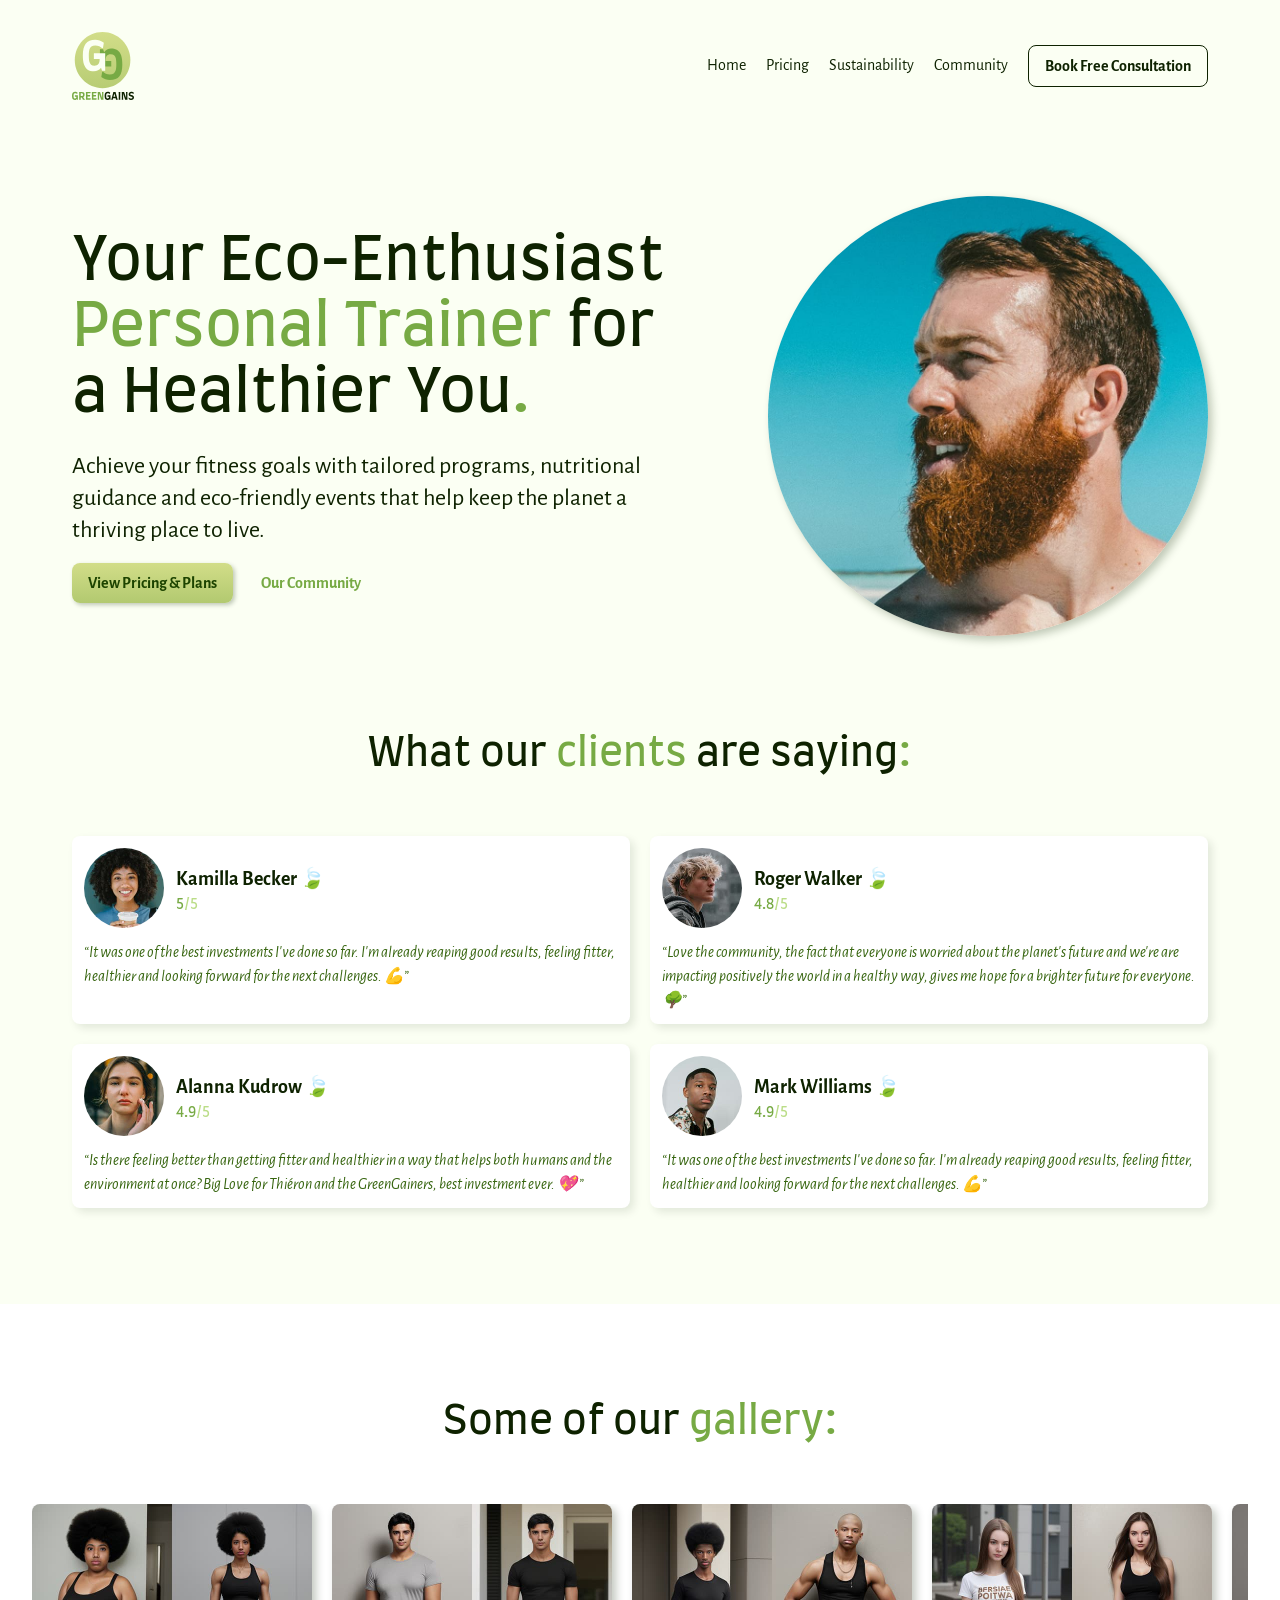
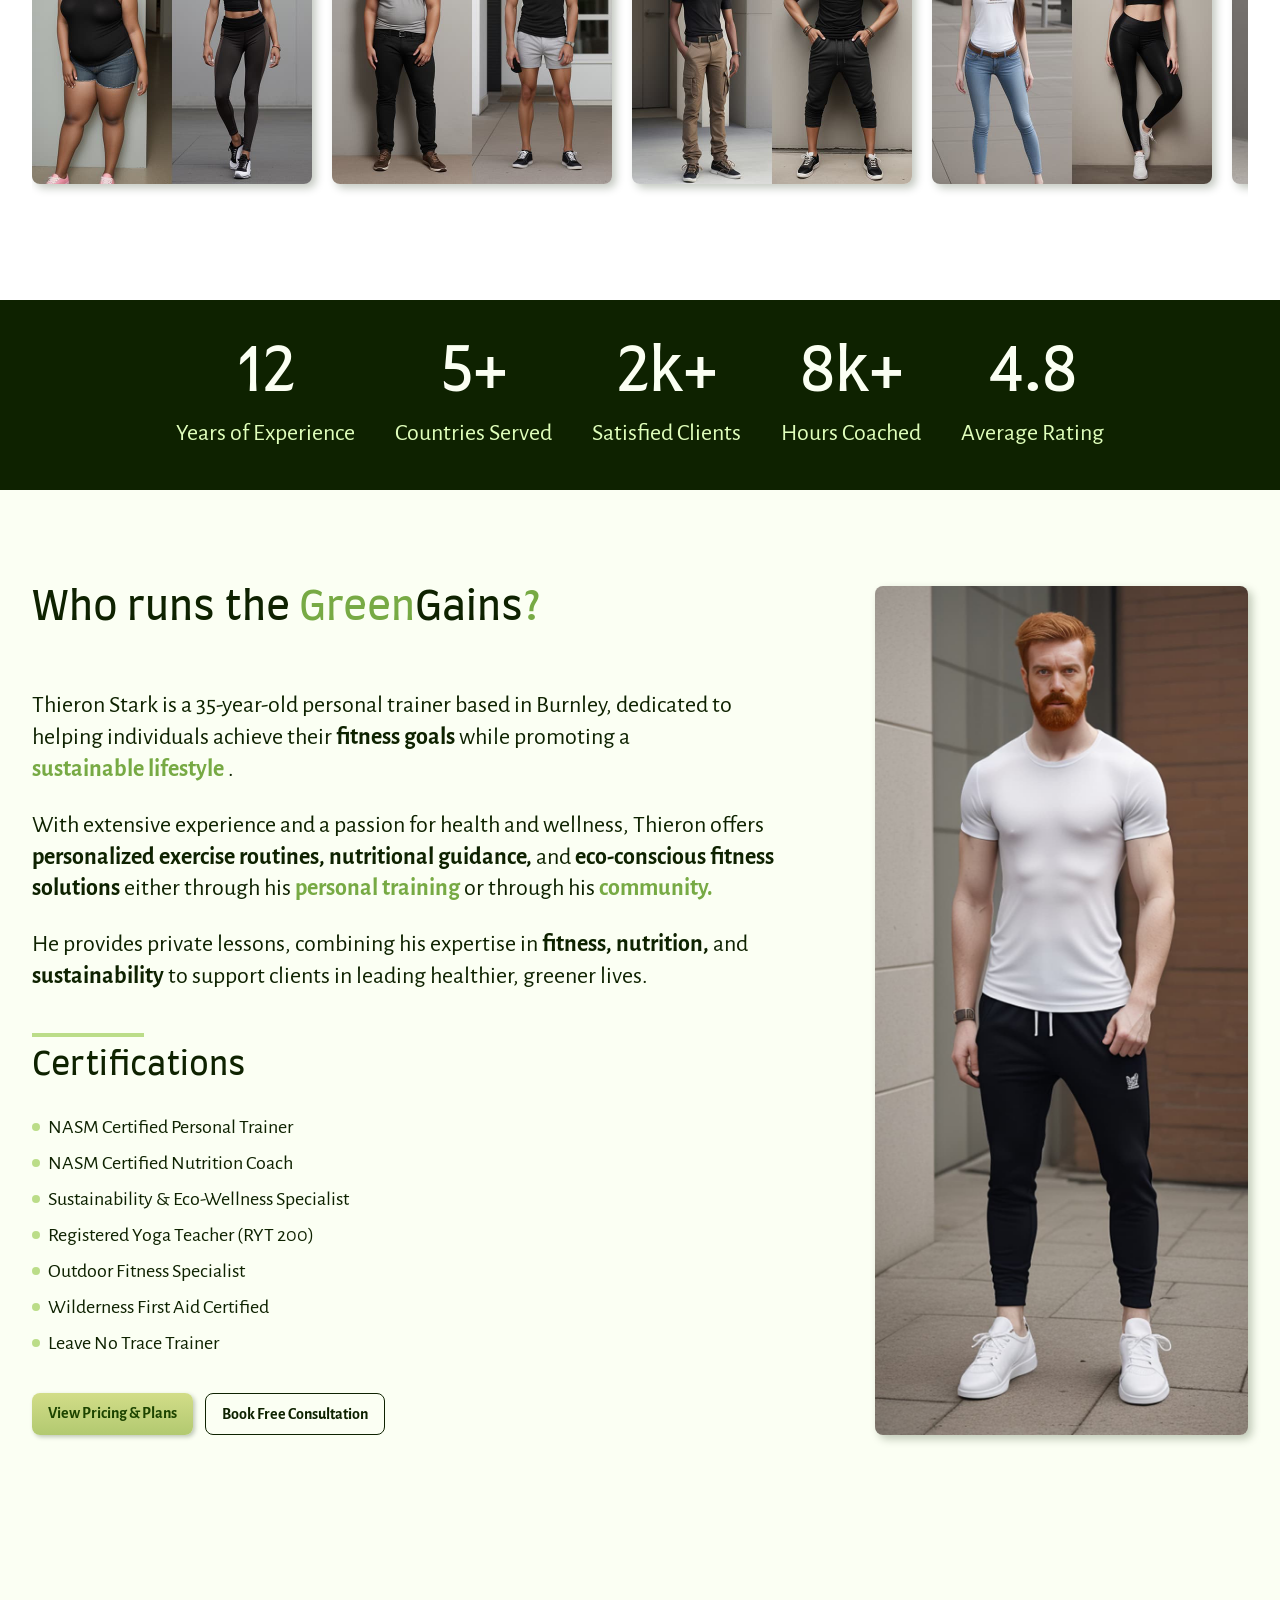
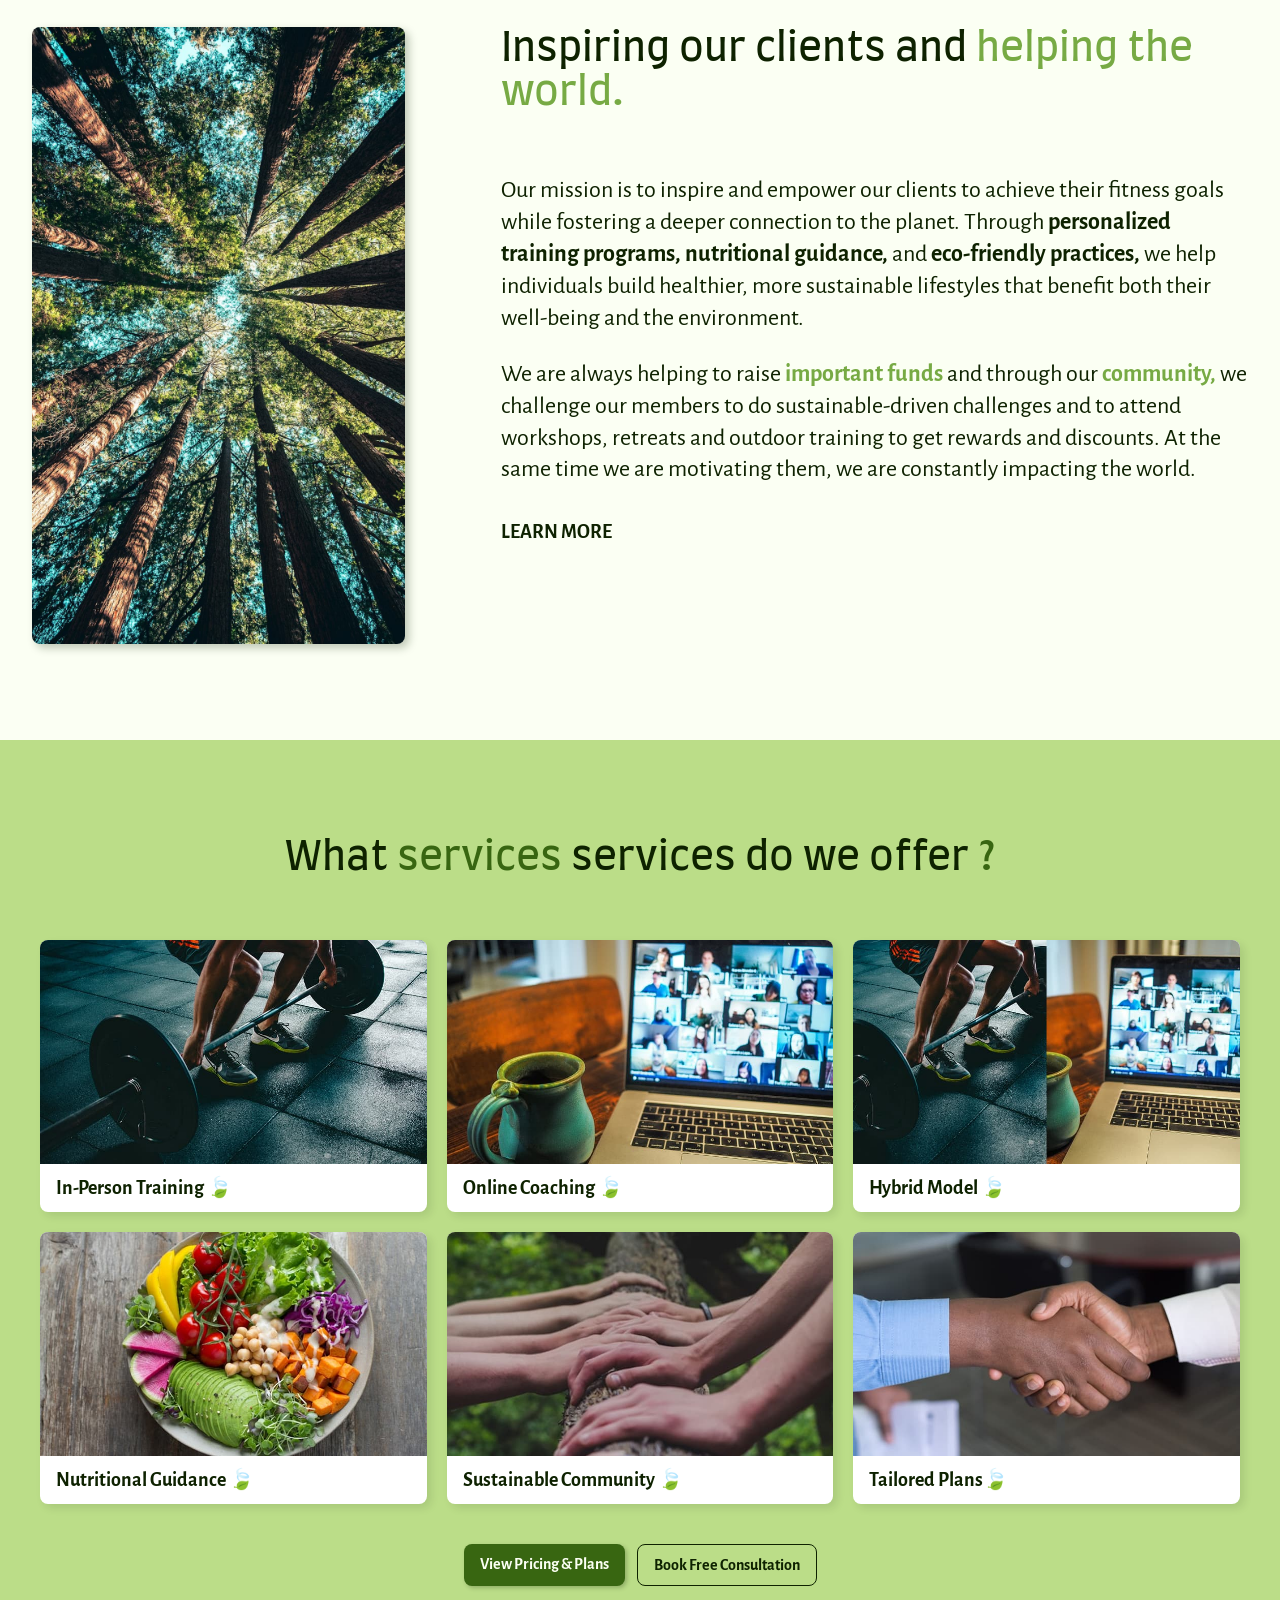
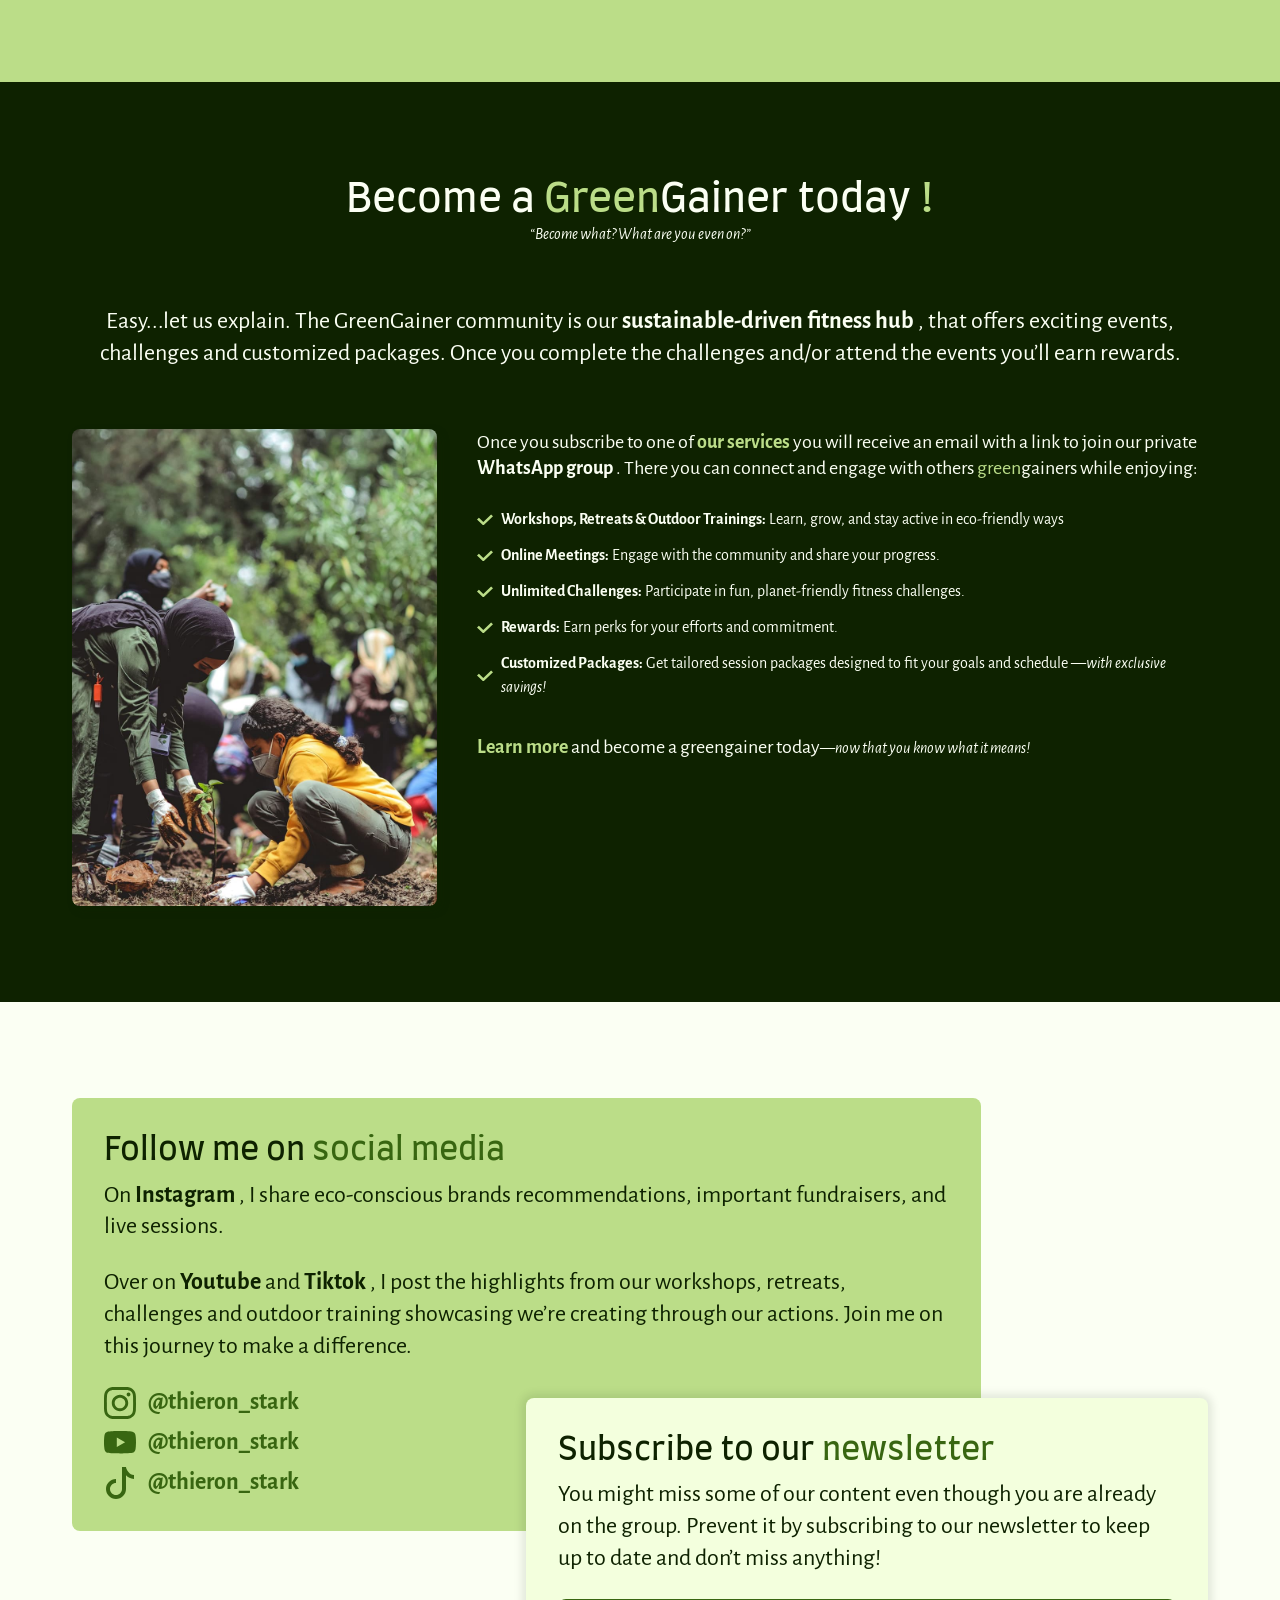
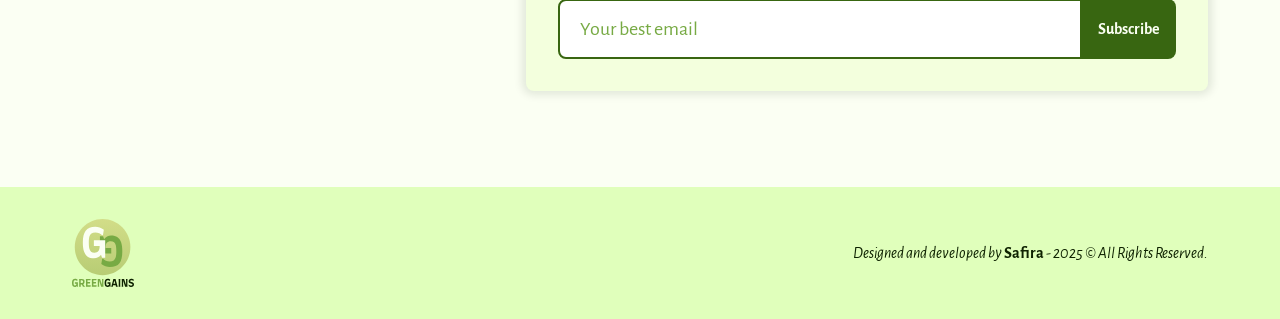
==== commit 4e187e2c: "menu hamburger" ====
--- a/index.html
+++ b/index.html
@@ -20,7 +20,7 @@
 <body id="home">
   <header class="header container container--sm inline--gap">
     <a href="./"><img width="62" height="68" src="./img/logo.svg" alt="GreenGains' Logo"></a>
-    <nav aria-label="primary">
+    <nav class="header__nav" aria-label="primary">
       <ul class="header__menu title--md">
         <li><a class="header__link btn--text" href="./">Home</a></li>
         <li><a class="header__link btn--text" href="./pricing.html">Pricing</a></li>
@@ -36,7 +36,7 @@
     </a>
   </header>
 
-  <main class="hero container container--sm section--gap inline--gap">
+  <main data-anime="200" class="hero container container--sm section--gap inline--gap">
     <div class=" hero__info p--70">
       <h1 class="display--lg">Your Eco-Enthusiast <span class="p--40">Personal Trainer</span> for a Healthier You<span class="p--40">.</span>
       </h1>
@@ -295,7 +295,7 @@
       <p class="footer__text title--md-i p--70">Designed and developed by <a href="./ " class="title--md-b">Safira</a> - 2025 © All Rights Reserved.</p>
     </div>
   </footer>
-
+  <script src="js/plugin.js"></script>
   <script src="js/script.js"></script>
 
 </body>
--- a/css/style.css
+++ b/css/style.css
@@ -2,6 +2,7 @@
 
 @import "./utility/typography.css";
 @import "./utility/color.css";
+@import "./utility/plugin.css";
 
 @import "./components/components.css";
 
